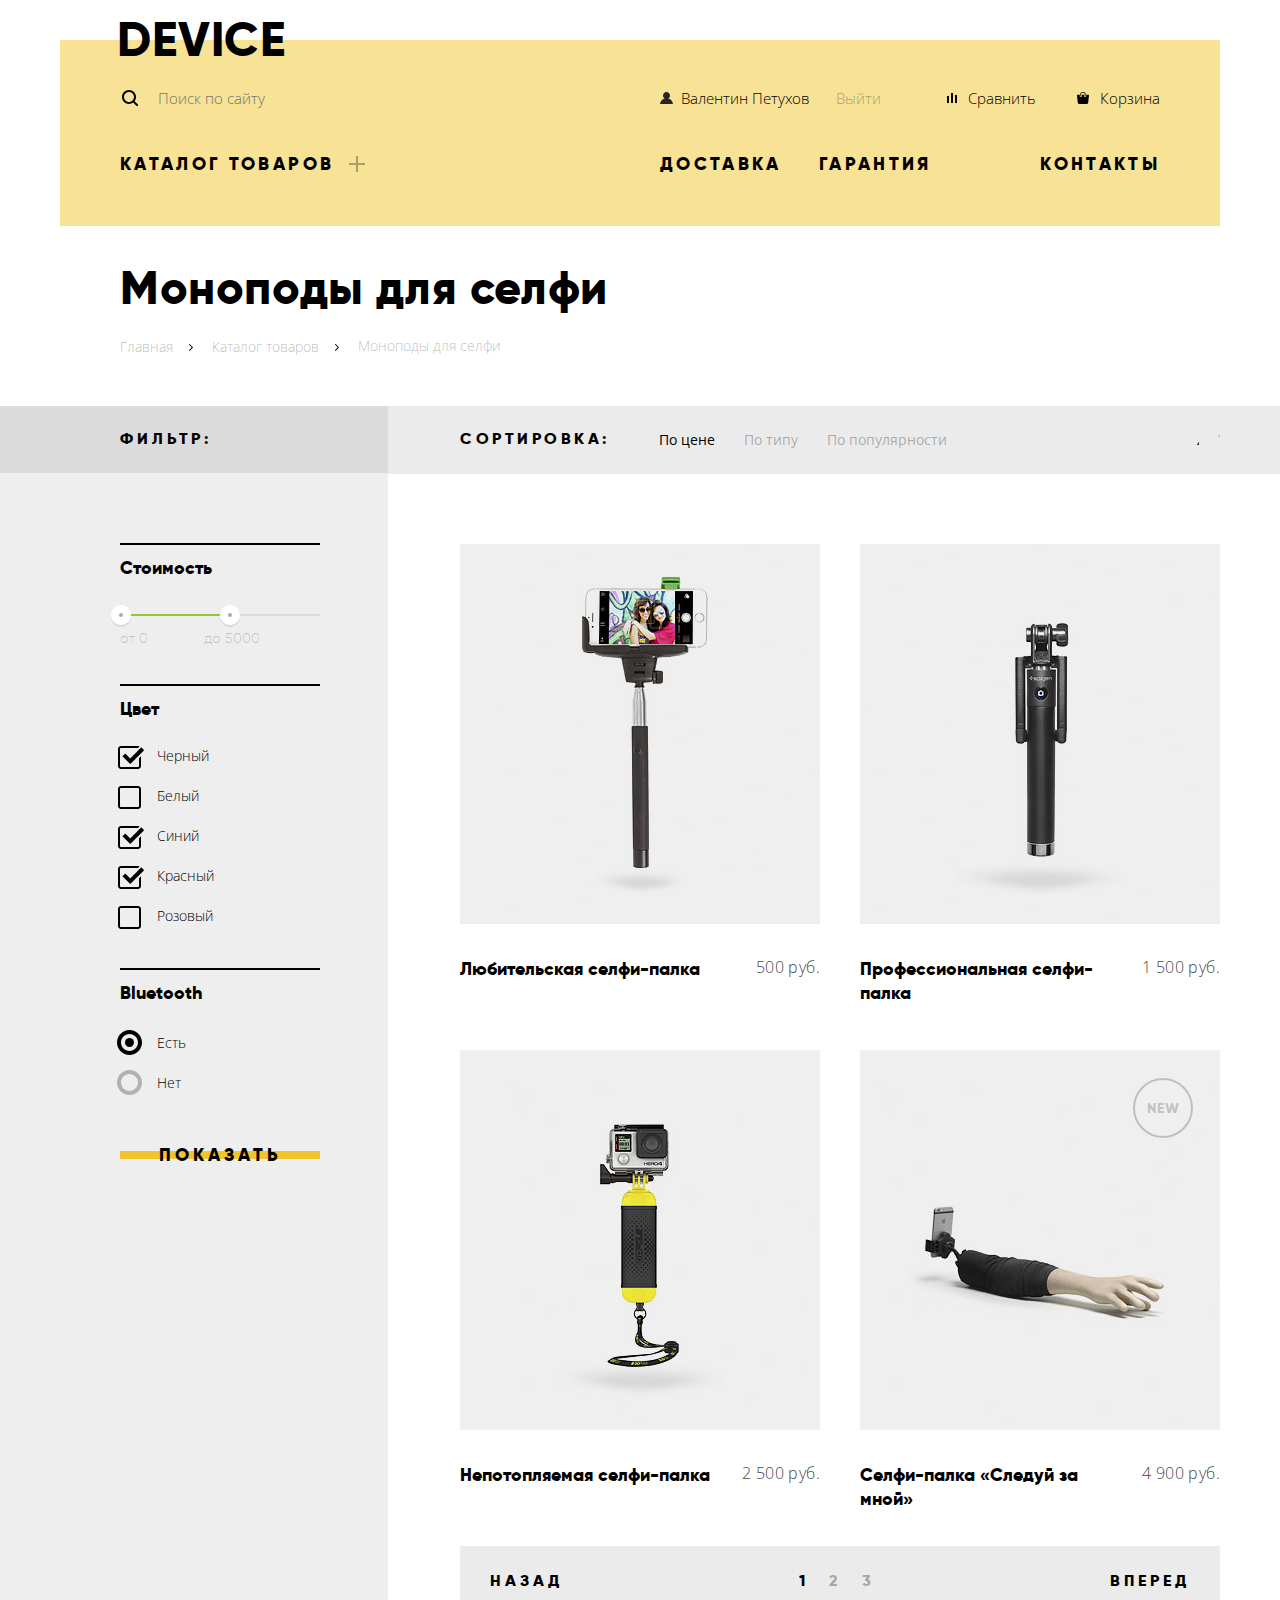
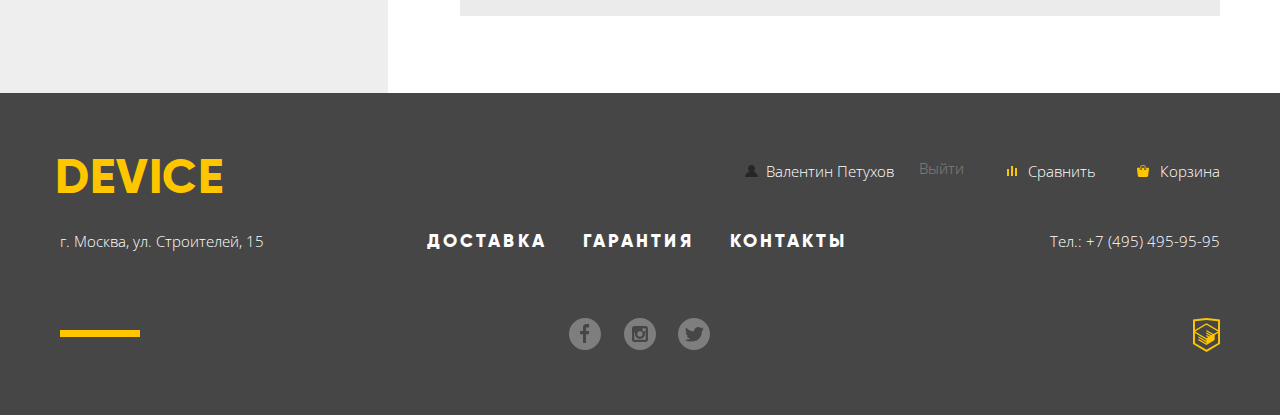
==== catalog-list.html @ f3ce370c "финальная верстка" ====
<!DOCTYPE html>
<html lang="ru">
  <head>
    <meta charset="utf-8">
    <title>Device. Моноподы для селфи</title>
    <link href="https://fonts.googleapis.com/css?family=Open+Sans:300,400&amp;subset=cyrillic" rel="stylesheet">
    <link rel="stylesheet" href="css/normalize.css">
    <link href="css/main.css" rel="stylesheet">
  </head>
  <body>
   <div class="perfect-pixel"></div>
    <header class="main-header">
      <a href="index.html" class="logo">Device</a>
      <nav class="main-navigation inner-main-navigation">
        <div class="wrap-flex">
          <form action="#" method="get" class="site-search">
            <input class="field-search" type="search" name="site-search" placeholder="Поиск по сайту">
            <input class="btn-search" type="submit" value="Найти">
          </form>
          <a href="#" class="user-name">Валентин Петухов</a>
          <a href="#" class="out">Выйти</a>
          <a href="#" class="compare">Сравнить</a>
          <a href="#" class="cart">Корзина</a>
        </div>
        <ul class="site-navigation">
          <li class="nav-catalog-list">
            <a href="catalog-list.html" class="catalog-deko">Каталог товаров</a>
            <ul class="sub-site-navigation">
              <li><a href="#">Виртуальная реальность</a></li>
              <li><a href="#">Моноподы для селфи</a></li>
              <li><a href="#">Экшн-камеры</a></li>
              <li><a href="#">Фитнес-браслеты</a></li>
              <li><a href="#">Умные часы</a></li>
              <li><a href="#">Квадракоптеры</a></li>
            </ul>
          </li>
          <li><a href="#">Доставка</a></li>
          <li><a href="#" class="nav-warranty">Гарантия</a></li>
          <li class="nav-contact"><a href="#">Контакты</a></li>
        </ul>
      </nav>
    </header>     
    <main class="inner-main">
      <div class="inner-wrap title-main">
        <h1>Моноподы для селфи</h1>
        <ul class="breadcrumbs">
          <li><a href="index.html">Главная</a></li>
          <li><a href="catalog-list.html">Каталог товаров</a></li>
          <li class="link-disabled">Моноподы для селфи</li>
        </ul>
      </div>
      <div class="flex-container">
        <div class="column-left">
          <section class="filter">
            <h2>Фильтр:</h2>
          </section>
          <form action="https:\\echo.htmlacademy.ru" class="filter-forms">
            <fieldset>
              <legend>Стоимость</legend>
              <!-- Вопрос по поводу ползунков, как их сделать -->
              <div class="cost-filter">
                <div class="line-cost-active"></div>
                <span class="cost-min"></span>
                <span class="cost-output cost-min-output">от 0</span>
                <span class="cost-max"></span>
                <span class="cost-output cost-max-output">до 5000</span>
              </div>
            </fieldset>
            <fieldset>
              <legend>Цвет</legend>
              <label for="color-black" class="label-color-checkbox"><input type="checkbox" name="black" id="color-black" class="color-checkbox" checked><span></span>Черный</label><br>
              <label for="color-white" class="label-color-checkbox"><input type="checkbox" name="white" id="color-white" class="color-checkbox"><span></span>Белый</label><br>
              <label for="color-blue" class="label-color-checkbox"><input type="checkbox" name="blue" id="color-blue" class="color-checkbox" checked><span></span>Синий</label><br>
              <label for="color-red" class="label-color-checkbox"><input type="checkbox" name="red" id="color-red" class="color-checkbox" checked><span></span>Красный</label><br>
              <label for="color-pink" class="label-color-checkbox"><input type="checkbox" name="pink" id="color-pink" class="color-checkbox"><span></span>Розовый</label>
            </fieldset>
            <fieldset>
              <legend>Bluetooth</legend>
              <label class="label-bluetooth-radio"><input type="radio" name="bluetooth" value="on" id="bluetooth_yes" class="bluetooth-radio" checked><span></span>Есть</label>
              <label class="label-bluetooth-radio"><input type="radio" name="bluetooth" value="off" id="bluetooth_no" class="bluetooth-radio" disabled><span></span>Нет</label>
            </fieldset>
            <input type="submit" value="Показать" class="btn btn-filter-forms">
          </form>
        </div>
        <div class="column-right">
          <section class="sort">
            <div class="sort-wrapper">
              <h2>Сортировка:</h2>
              <a href="#" class="sort-price active">По цене</a>
              <a href="#" class="sort-type">По типу</a>
              <a href="#" class="sort-popular">По популярности</a>
              <div class="triangle-wrap">
                <a href="" class="triangle triangle-ascending active"></a>
                <a href="" class="triangle triangle-downward"></a>
              </div>
            </div>
          </section>
          <section class="product-overview">
            <article class="product-overview-item">
              <img src="img/product-1.jpg" width="360" alt="Картинка товара" class="card-product-img">
              <div class="back-card">
                <a href="#" class="btn btn-card">В корзину</a>
                <a href="#" class="btn-compare">Добавить к сравнению</a>
              </div>
              <div class="title-product-box">
                <h3><a href="#" class="title-product">Любительская селфи-палка</a></h3>
                <p>500 руб.</p>
              </div>
            </article>
            <article class="product-overview-item">
              <img src="img/product-2.jpg" width="360" alt="Картинка товара" class="card-product-img">
              <div class="back-card">
                <a href="#" class="btn btn-card">В корзину</a>
                <a href="#" class="btn-compare">Добавить к сравнению</a>
              </div>
              <div class="title-product-box">
                <h3><a href="#" class="title-product" class="title-product">Профессиональная селфи-палка</a></h3>
                <p>1 500 руб.</p>
              </div>
            </article>
            <article class="product-overview-item">
              <img src="img/product-3.jpg" width="360" alt="Картинка товара" class="card-product-img">
              <div class="back-card">
                <a href="#" class="btn btn-card">В корзину</a>
                <a href="#" class="btn-compare">Добавить к сравнению</a>
              </div>
              <div class="title-product-box">
                <h3><a href="#" class="title-product">Непотопляемая селфи-палка</a></h3>
                <p>2 500 руб.</p>
              </div>
            </article>
            <article class="product-overview-item new">
              <img src="img/product-4.jpg" width="360" alt="Картинка товара" class="card-product-img">
              <div class="back-card">
                <a href="#" class="btn btn-card">В корзину</a>
                <a href="#" class="btn-compare">Добавить к сравнению</a>
              </div>
              <div class="title-product-box">
                <h3><a href="#" class="title-product">Селфи-палка «Следуй за мной»</a></h3>
                <p>4 900 руб.</p>
              </div>
            </article>
          </section>
          <ul class="pagination">
            <li class="pagination-item"><a href="#">Назад</a></li>
            <li class="pagination-item active">1</li>
            <li class="pagination-item"><a href="#">2</a></li>
            <li class="pagination-item"><a href="#">3</a></li>
            <li class="pagination-item"><a href="#">Вперед</a></li>
          </ul>
        </div>
      </div>         
    </main>
    <footer class="main-footer">  
      <div class="container-center">
        <div class="row row-top">
          <a href="#" class="logo">DEVICE</a>
          <a href="#" class="user-name">Валентин Петухов</a>
          <a href="#" class="out">Выйти</a>
          <a href="#" class="compare inner-compare">Сравнить</a>
          <a href="#" class="cart">Корзина</a>
        </div>
        <div class="row row-middle">
          <p class="address">г. Москва, ул. Строителей, 15</p>
          <div class="service-footer">
            <a href="#">Доставка</a>
            <a href="#">Гарантия</a>
            <a href="#">Контакты</a>
          </div>
          <p class="phone">Тел.: +7 (495) 495-95-95</p>
        </div>
        <div class="row row-bottom">
          <span class="line-footer-deko"></span>
          <div class="social">
            <a href="#" class="social-btn facebook">facebook</a>
            <a href="#" class="social-btn instagram">instagram</a>
            <a href="#" class="social-btn twitter">twitter</a>
          </div>
          <a href="https://htmlacademy.ru" class="logo-developer">Htmlacademy</a>
        </div>
      </div>
    </footer> 
    <script src="js/main.js"></script>   
  </body>
</html>




<!--
<a href="#" class="user-name">Валентин Петухов</a>
        <a href="#" class="out">Выйти</a>-->
---- css/main.css ----
@font-face {
    font-family: 'Gilroy';
    src: url('../fonts/gilroyextrabold-webfont.woff2') format('woff2'),
         url('../fonts/gilroyextrabold-webfont.woff') format('woff');
    font-weight: 700;
    font-style: normal;
}

@font-face {
    font-family: 'Gilroy';
    src: url('../fonts/gilroylight-webfont.woff2') format('woff2'),
         url('../fonts/gilroylight-webfont.woff') format('woff');
    font-weight: 300;
    font-style: normal;
}

/* font-family: 'Open Sans', Arial, sans-serif; */
/* font-family: 'Gilroy', Arial, sans-serif; */
html,
body {
  margin: 0;
  padding: 0;
  font-family: 'Open Sans', Arial, sans-serif;
  font-weight: 300;
  font-size: 15px;
  line-height: 30px;
  color: #464646;
  background-color: #ffffff;
}

a {
  text-decoration: none;
}

.main-header {
  width: 1160px;
  min-height: 300px;
  padding: 0 20px;
  padding-top: 1px;
  margin: 0 auto;
  margin-top: -1px;
  position: relative;
}

.main-navigation a:hover,
.main-navigation a:focus,
.site-navigation a:hover,
.site-navigation a:focus {
  color: rgba(0, 0, 0, 0.6);
}

.main-navigation a:active,
.site-navigation a:active{
  color: rgba(0, 0, 0, 0.3);
}


/* Стили логотипа */ 
.main-header .logo {
  position: absolute;
  left: 77px;
  top: 14px;
}

.logo {
  font-family: 'Gilroy', Arial, sans-serif;
  font-size: 48px;
  font-weight: 700;
  line-height: normal;
  color:#000000;
  text-transform: uppercase;
  letter-spacing: 0.85px;
}

.logo:hover {
  color: rgba(0, 0, 0, 0.6);
  cursor: pointer;
}

.logo:active {
  color: rgba(0, 0, 0, 0.3);
}


/* Стили основной навигации сайта */
.main-navigation {
  background-color: #f7e296; 
  color: #000000;
  margin-top: 40px;
  width: 1040px;
  min-height: 264px;
  padding-left: 60px;
  padding-right: 60px;
  padding-top: 35px;
}

.inner-main-navigation {
  min-height: 151px;
}

.wrap-flex {
  display: -webkit-box;
  display: -ms-flexbox;
  display: flex;
  -webkit-box-orient: horizontal;
  -webkit-box-direction: normal;
      -ms-flex-direction: row;
          flex-direction: row;
  -webkit-box-align: center;
      -ms-flex-align: center;
          align-items: center;
  margin-top: -2px;
}
/* Форма поиска, ссылка входа, ссылка сравнения, ссылка корзины */
.site-search {
  -ms-flex-preferred-size: 500px;
      flex-basis: 500px;
  margin-right: 14px;
}

.site-search .field-search {
  background-color: #f7e296;
  background-image: url(../img/search.svg);
  background-repeat: no-repeat;
  background-position: 2px 17px;
  color: rgba(0, 0, 0, 0.3);
  width: 355px;
  padding-top: 10px;
  padding-bottom: 10px;
  padding-left: 38px;
  padding-right: 20px;
  border: none;
  font-size: 15px;
  line-height: 30px;
  font-weight: 300;
  font-family: 'Open Sans', Arial, sans-serif;
}

.site-search .field-search:placeholder {
  color: rgba(0, 0, 0, 0.3);
}

.site-search input[type="search"]:focus {
  outline: none;
  padding-bottom: 8px;
  border-bottom: 2px solid #000000;
}

.site-search .btn-search {
  padding: 8px 19px;
  margin-left: -4px;
  border: 2px solid #000000; 
  background-color: #f7e296;
  font-size: 15px;
  line-height: 30px;
  font-weight: 300;
  font-family: 'Open Sans', Arial, sans-serif;
  opacity: 0;
}

/* Вопрос по поводу выхода с фокуса и скрытия кнопки */
/* В IE 11 съезжает нижний border у поля поиска */
.site-search > .field-search:focus + .btn-search {
  opacity: 1;
  -webkit-transition: 1s;
  -o-transition: 1s;
  transition: 1s;
}

.site-search .btn-search:hover {
  background-color: #000000;
  color: #ffffff;
}

.site-search .btn-search:active {
  background-color: #000000;
  color: rgba(255, 255, 255, 0.3);
}

.user-sing,
.user-name{
  -ms-flex-preferred-size: 133px;
      flex-basis: 133px;
  -webkit-box-flex: 1;
      -ms-flex-positive: 1;
          flex-grow: 1;
  padding-left: 32px;
  margin-left: 20px;
  position: relative;
}

.user-sing:hover::before,
.user-name:hover::before {
  opacity: 0.6;
}

.user-sing:active::before,
.user-name:active::before {
  opacity: 0.3;
}

.user-sing::before,
.user-name::before {
  content: "";
  position: absolute;
  top: 9px;
  left: 6px;
  width: 13px;
  height: 12px;
  background-image: url(../img/user.svg);
  background-position: center;
  background-repeat: no-repeat;
}

.user-name {
  -ms-flex-preferred-size: 133px;
      flex-basis: 133px;
  padding-left: 27px;
  margin-left: 20px;
  position: relative;
}

.user-name:hover::before {
  opacity: 0.6;
}

.user-name:active::before {
  opacity: 0.3;
}

.out {
  -ms-flex-preferred-size: 80px;
      flex-basis: 80px;
  margin-left: 20px;
  opacity: 0.3;
}

.main-navigation .compare {
  -ms-flex-preferred-size: 100px;
      flex-basis: 100px;
  margin-left: 20px;
  text-align: right;
  position: relative;
}

.main-navigation .compare::before {
  content: "";
  position: absolute;
  top: 9px;
  left: 9px;
  width: 13px;
  height: 12px;
  background-image: url(../img/compare.svg);
  background-position: center;
  background-repeat: no-repeat;
}

.compare:hover::before {
  opacity: 0.6;
}

.compare:active::before {
  opacity: 0.3;
}

.main-navigation .cart {
  -ms-flex-preferred-size: 100px;
      flex-basis: 100px;
  margin-left: 24px;
  text-align: right;
  position: relative;
}

.main-navigation .cart::before {
  content: "";
  position: absolute;
  top: 9px;
  left: 16px;
  width: 13px;
  height: 12px;
  background-image: url(../img/cart.svg);
  background-position: center;
  background-repeat: no-repeat;
}

.cart:hover::before {
  opacity: 0.6;
}

.cart:hover::before {
  opacity: 0.3;
}

/* Стили основног меню */
.site-navigation {
/*  border: 1px solid red;  временная обводка для site-navigation */
  display: -webkit-box;
  display: -ms-flexbox;
  display: flex;
  -webkit-box-orient: horizontal;
  -webkit-box-direction: normal;
      -ms-flex-direction: row;
          flex-direction: row;
  -webkit-box-pack: justify;
      -ms-flex-pack: justify;
          justify-content: space-between;
}


.site-navigation,
.site-navigation ul,
.slider {
  list-style: none;
  margin: 0;
  padding: 0;
}

.site-navigation {
  margin-top: 26px;
}

.main-navigation a,
inner-main-navigation a,
.site-navigation a {
  color: #000000;
}

.site-navigation > li {
  font-family: 'Gilroy', Arial, sans-serif;
  font-weight: 700;
  font-size: 18px;
  letter-spacing: 3.35px;
  text-transform: uppercase;
  margin-left: 20px;
  margin-right: 20px;
}

.site-navigation > li:first-child{
  position: relative;
  margin-left: 0;
}

.site-navigation > li:last-child{
  margin-right: 0;
}

li.nav-catalog-list {
  width: 250px;
  margin-right: 270px;
  /*flex-basis: 216px;*/
  /*flex-grow: 6.1;*/
}
.catalog-deco {
  position: relative;
  padding-right: 34px;
}

.catalog-deko::after {
  content: "";
  opacity: 0.3;
  position: absolute;
  top: 7px;
  right: 5px;
  width: 16px;
  height: 16px;
  background-image: url(../img/plus-sign.png);
  background-repeat: no-repeat;
  
}

.nav-warranty {
  margin-left: -3px;
}

.nav-contact {
  -ms-flex-preferred-size: 130px;
      flex-basis: 130px;
  -webkit-box-flex: 1.6;
      -ms-flex-positive: 1.6;
          flex-grow: 1.6;
  text-align: right;
  letter-spacing: 3.4px;
}

ul.sub-site-navigation {
  display: none; /* отключить после настройки */
  -webkit-box-orient: vertical;
  -webkit-box-direction: normal;
      -ms-flex-direction: column;
          flex-direction: column;
  -ms-flex-line-pack: start;
      align-content: flex-start;
  -ms-flex-wrap: wrap;
      flex-wrap: wrap;
  height: 108px;
  width: 1040px;
  position: absolute;
  top: 23px;
  left: -60px;
  z-index: 20;
  padding-top: 20px;
  padding-bottom: 34px;
  padding-left: 60px;
  padding-right: 60px;
  background-color: #f7e296;
  font-family: 'Open Sans', Arial, sans-serif;
  font-size: 15px;
  font-weight: 300;
  line-height: 36px;
  letter-spacing: normal;
  text-transform: none;
}

.nav-catalog-list:hover ul.sub-site-navigation {
  display: -webkit-box;
  display: -ms-flexbox;
  display: flex;
}

ul.sub-site-navigation li{
  width: 200px;
  margin-right: 40px;
}

ul.sub-site-navigation li:last-child {
  margin-bottom: 20px;
}



/* Стилизация Слайдера */
.slider {
  padding-right: 60px;
  position: relative;
  top: -121px;
}

.item {
  display: none;
  -webkit-box-orient: horizontal;
  -webkit-box-direction: normal;
      -ms-flex-direction: row;
          flex-direction: row;
  -webkit-box-pack: justify;
      -ms-flex-pack: justify;
          justify-content: space-between;
}

.slider-img {
  width: 560px;
  height: 500px;
  display: -webkit-box;
  display: -ms-flexbox;
  display: flex;
  -webkit-box-pack: center;
      -ms-flex-pack: center;
          justify-content: center;
  -webkit-box-align: center;
      -ms-flex-align: center;
          align-items: center;
  -ms-flex-line-pack: center;
      align-content: center;
}

.slider-img img {
  width: auto;
  height: auto;
  margin-left: auto;
  margin-right: auto; 
}

.slider-description {
  width: 500px;
  padding-top: 40px;
  position: relative;
}

.slider-description::before {
  content: "";
  position: absolute;
  top: 46px;
  left: -1px;
  width: 100px;
  height: 7px;
  background-color: #ffffff;
}

.slider-description h3 {
  font-family: 'Gilroy', Arial, sans-serif;
  font-size: 47px;
  font-weight: 700;
  line-height: 56px;
  letter-spacing: 0.6px;
  margin-top: 50px;
  margin-bottom: 45px;
  color: #000000;
  position: relative;
  z-index: 10;
}

.item-1 h3::after {
  content: "01";
  font-family: 'Gilroy', Arial, sans-serif;
  font-size: 179px;
  font-weight: 700;
  color: #ffffff;
  position: absolute;
  top: -30px;
  right: -10px;
  width: auto;
  height: auto;
  z-index: -10;
}

.item-2 h3::after {
  content: "02";
  font-family: 'Gilroy', Arial, sans-serif;
  font-size: 179px;
  font-weight: 700;
  color: #ffffff;
  position: absolute;
  top: -30px;
  right: -10px;
  width: auto;
  height: auto;
  z-index: -10;
}

.item-3 h3::after {
  content: "03";
  font-family: 'Gilroy', Arial, sans-serif;
  font-size: 179px;
  font-weight: 700;
  color: #ffffff;
  position: absolute;
  top: -30px;
  right: -10px;
  width: auto;
  height: auto;
  z-index: -10;
}

.slider-description p {
  width: 481px;
  margin-top: -27px;
  margin-bottom: 44px;
  letter-spacing: 0.16px;
}

.btn {
  display: inline-block;
  padding-top: 8px;
  padding-bottom: 8px;
  font-family: 'Gilroy', Arial, sans-serif;
  font-size: 18px;
  line-height: 24px;
  letter-spacing: 4px;
  font-weight: 700;
  color: #000000;
  text-align: center;
  text-transform: uppercase;
  background-image: url(../img/line-btn.png);
  background-position: center;
  background-repeat: repeat-x;
  background-color: none;
}

.btn:hover {
  background-color: #f0c52e;
  -webkit-transition-duration: 0.5s;
       -o-transition-duration: 0.5s;
          transition-duration: 0.5s;
  -webkit-transition-property: background;
  -o-transition-property: background;
  transition-property: background;
  -webkit-transition-timing-function: ease-in-out;
       -o-transition-timing-function: ease-in-out;
          transition-timing-function: ease-in-out;
}

.btn:active {
  color: rgba(0, 0, 0, 0.3);
}

.btn-slider {
  width: 220px;
}

.technical-parameters {
  border-collapse: collapse;
  margin-top: 50px;
}

.technical-parameters td {
  font-family: 'Gilroy', Arial, sans-serif;
  font-size: 36px;
  font-weight: 300;
  line-height: 48px;
  padding: 0;
  padding-right: 75px;
}

.technical-parameters .slider-1-first-column {
  padding-right: 78px;
}

.technical-parameters .slider-1-second-column {
  padding-right: 80px;
}

.technical-parameters .slider-1-third-column {
  padding-right: 60px;
}

.technical-parameters th {
  font-weight: 300;
  font-size: 13px;
  line-height: 30px;
}

.item-active {
  display: -webkit-box;
  display: -ms-flexbox;
  display: flex;
}

/* Переключатели слайдера */
.slider-navigation {
  display: -webkit-box;
  display: -ms-flexbox;
  display: flex;
  -webkit-box-orient: horizontal;
  -webkit-box-direction: normal;
      -ms-flex-direction: row;
          flex-direction: row;
  position: absolute;
  right: 94px;
  bottom: 272px;
}

.slider-switch {
  width: 12px;
  height: 12px;
  margin-left: 10px;
  margin-right: 10px;
  background-image: url(../img/slider-switch.svg);
  background-size: contain;
}

.slider-switch.active {
  background-image: url(../img/slider-switch-active.svg);
}


/* .main-header {
  width: 1160px;
  min-height: 300px;
  padding: 0 20px;
  padding-top: 1px;
  margin: 0 auto;
  margin-top: -1px;
  position: relative;
}

.main-navigation a:hover,
.main-navigation a:focus,
.site-navigation a:hover,
.site-navigation a:focus {
  color: rgba(0, 0, 0, 0.6);
}

.main-navigation a:active,
.site-navigation a:active{
  color: rgba(0, 0, 0, 0.3);
}


Стили логотипа 
.main-header .logo {
  position: absolute;
  left: 78px;
  top: 13px;
}

.logo {
  font-family: 'Gilroy', Arial, sans-serif;
  font-size: 48px;
  font-weight: 700;
  line-height: normal;
  color:#000000;
  text-transform: uppercase;
}

.logo:hover {
  color: rgba(0, 0, 0, 0.6);
  cursor: pointer;
}

.logo:active {
  color: rgba(0, 0, 0, 0.3);
}


Стили основной навигации сайта
.main-navigation {
  background-color: #f7e296; 
  color: #000000;
  margin-top: 40px;
  width: 1040px;
  min-height: 261px;
  padding-left: 60px;
  padding-right: 60px;
  padding-top: 35px;
}

.inner-main-navigation {
  min-height: 186px;
}

.wrap-flex {
  display: flex;
  flex-direction: row;
  align-items: center;
  margin-top: -2px;
}
Форма поиска, ссылка входа, ссылка сравнения, ссылка корзины
.site-search {
  flex-basis: 500px;
  margin-right: 14px;
}

.site-search .field-search {
  background-color: #f7e296;
  background-image: url(../img/search.svg);
  background-repeat: no-repeat;
  background-position: 2px 17px;
  color: rgba(0, 0, 0, 0.3);
  width: 355px;
  padding-top: 10px;
  padding-bottom: 10px;
  padding-left: 38px;
  padding-right: 20px;
  border: none;
  font-size: 15px;
  line-height: 30px;
  font-weight: 300;
  font-family: 'Open Sans', Arial, sans-serif;
}

.site-search .field-search:placeholder {
  color: rgba(0, 0, 0, 0.3);
}

.site-search input[type="search"]:focus {
  outline: none;
  padding-bottom: 8px;
  border-bottom: 2px solid #000000;
}

.site-search .btn-search {
  padding: 8px 19px;
  margin-left: -4px;
  border: 2px solid #000000; 
  background-color: #f7e296;
  font-size: 15px;
  line-height: 30px;
  font-weight: 300;
  font-family: 'Open Sans', Arial, sans-serif;
  opacity: 0;
}

Вопрос по поводу выхода с фокуса и скрытия кнопки
В IE 11 съезжает нижний border у поля поиска
.site-search > .field-search:focus + .btn-search {
  opacity: 1;
  transition: 1s;
}

.site-search .btn-search:hover {
  background-color: #000000;
  color: #ffffff;
}

.site-search .btn-search:active {
  background-color: #000000;
  color: rgba(255, 255, 255, 0.3);
}

.user-sing,
.user-name{
  flex-basis: 133px;
  flex-grow: 1;
  padding-left: 32px;
  margin-left: 20px;
  position: relative;
}

.user-sing:hover::before,
.user-name:hover::before {
  opacity: 0.6;
}

.user-sing:active::before,
.user-name:active::before {
  opacity: 0.3;
}

.user-sing::before,
.user-name::before {
  content: "";
  position: absolute;
  top: 9px;
  left: 6px;
  width: 13px;
  height: 12px;
  background-image: url(../img/user.svg);
  background-position: center;
  background-repeat: no-repeat;
}

.user-name {
  flex-basis: 133px;
  padding-left: 27px;
  margin-left: 20px;
  position: relative;
}

.user-name:hover::before {
  opacity: 0.6;
}

.user-name:active::before {
  opacity: 0.3;
}

.out {
  flex-basis: 80px;
  margin-left: 20px;
  opacity: 0.3;
}

.main-navigation .compare {
  flex-basis: 100px;
  margin-left: 20px;
  text-align: right;
  position: relative;
}

.main-navigation .compare::before {
  content: "";
  position: absolute;
  top: 9px;
  left: 9px;
  width: 13px;
  height: 12px;
  background-image: url(../img/compare.svg);
  background-position: center;
  background-repeat: no-repeat;
}

.compare:hover::before {
  opacity: 0.6;
}

.compare:active::before {
  opacity: 0.3;
}

.main-navigation .cart {
  flex-basis: 100px;
  margin-left: 25px;
  text-align: right;
  position: relative;
}

.main-navigation .cart::before {
  content: "";
  position: absolute;
  top: 9px;
  left: 19px;
  width: 13px;
  height: 12px;
  background-image: url(../img/cart.svg);
  background-position: center;
  background-repeat: no-repeat;
}

.cart:hover::before {
  opacity: 0.6;
}

.cart:hover::before {
  opacity: 0.3;
}

Стили основног меню
.site-navigation {
border: 1px solid red;  временная обводка для site-navigation
  display: flex;
  flex-direction: row;
  justify-content: space-between;
}


.site-navigation,
.site-navigation ul,
.slider {
  list-style: none;
  margin: 0;
  padding: 0;
}

.site-navigation {
  margin-top: 26px;
}

.main-navigation a,
inner-main-navigation a,
.site-navigation a {
  color: #000000;
}

.site-navigation > li {
  font-family: 'Gilroy', Arial, sans-serif;
  font-weight: 700;
  font-size: 18px;
  letter-spacing: 3.35px;
  text-transform: uppercase;
  margin-left: 20px;
  margin-right: 20px;
}

.site-navigation > li:first-child{
  position: relative;
  margin-left: 0;
}

.site-navigation > li:last-child{
  margin-right: 0;
}

li.nav-catalog-list {
  width: 250px;
  margin-right: 270px;
  flex-basis: 216px;
  flex-grow: 6.1;
}
.catalog-deco {
  position: relative;
  padding-right: 34px;
}

.catalog-deko::after {
  content: "";
  opacity: 0.3;
  position: absolute;
  top: 7px;
  right: 5px;
  width: 16px;
  height: 16px;
  background-image: url(../img/plus-sign.png);
  background-repeat: no-repeat;
  
}

.nav-contact {
  flex-basis: 130px;
  flex-grow: 1.6;
  text-align: right;
}

ul.sub-site-navigation {
  display: none; отключить после настройки
  flex-direction: column;
  align-content: flex-start;
  flex-wrap: wrap;
  height: 108px;
  width: 1040px;
  position: absolute;
  top: 23px;
  left: -60px;
  z-index: 20;
  padding-top: 20px;
  padding-bottom: 34px;
  padding-left: 60px;
  padding-right: 60px;
  background-color: #f7e296;
  font-family: 'Open Sans', Arial, sans-serif;
  font-size: 15px;
  font-weight: 300;
  line-height: 36px;
  letter-spacing: normal;
  text-transform: none;
}

.nav-catalog-list:hover ul.sub-site-navigation {
  display: flex;
}

ul.sub-site-navigation li{
  width: 200px;
  margin-right: 40px;
}

ul.sub-site-navigation li:last-child {
  margin-bottom: 20px;
}



Стилизация Слайдера
.slider {
  padding-right: 60px;
  position: relative;
  top: -118px;
}

.item {
  display: none;
  flex-direction: row;
  justify-content: space-between;
}

.slider-img {
  width: 560px;
  height: 500px;
  display: flex;
  justify-content: center;
  align-items: center;
  align-content: center;
}

.slider-img img {
  width: auto;
  height: auto;
  margin-left: auto;
  margin-right: auto; 
}

.slider-description {
  width: 500px;
  padding-top: 40px;
  position: relative;
}

.slider-description::before {
  content: "";
  position: absolute;
  top: 46px;
  left: -1px;
  width: 100px;
  height: 7px;
  background-color: #ffffff;
}

.slider-description h3 {
  font-family: 'Gilroy', Arial, sans-serif;
  font-size: 47px;
  font-weight: 700;
  line-height: 56px;
  margin-top: 50px;
  margin-bottom: 45px;
  color: #000000;
  position: relative;
  z-index: 10;
}

.item-1 h3::after {
  content: "01";
  font-family: 'Gilroy', Arial, sans-serif;
  font-size: 179px;
  font-weight: 700;
  color: #ffffff;
  position: absolute;
  top: -30px;
  right: -10px;
  width: auto;
  height: auto;
  z-index: -10;
}

.item-2 h3::after {
  content: "02";
  font-family: 'Gilroy', Arial, sans-serif;
  font-size: 179px;
  font-weight: 700;
  color: #ffffff;
  position: absolute;
  top: -30px;
  right: -10px;
  width: auto;
  height: auto;
  z-index: -10;
}

.item-3 h3::after {
  content: "03";
  font-family: 'Gilroy', Arial, sans-serif;
  font-size: 179px;
  font-weight: 700;
  color: #ffffff;
  position: absolute;
  top: -30px;
  right: -10px;
  width: auto;
  height: auto;
  z-index: -10;
}

.slider-description p {
  width: 480px;
  margin-top: -28px;
  margin-bottom: 44px;
}

.btn {
  display: inline-block;
  padding-top: 8px;
  padding-bottom: 8px;
  font-family: 'Gilroy', Arial, sans-serif;
  font-size: 18px;
  line-height: 24px;
  letter-spacing: 4px;
  font-weight: 700;
  color: #000000;
  text-align: center;
  text-transform: uppercase;
  background-image: url(../img/line-btn.png);
  background-position: center;
  background-repeat: repeat-x;
  background-color: none;
}

.btn:hover {
  background-color: #f0c52e;
  transition-duration: 0.5s;
  transition-property: background;
  transition-timing-function: ease-in-out;
}

.btn:active {
  color: rgba(0, 0, 0, 0.3);
}

.btn-slider {
  width: 220px;
}

.technical-parameters {
  border-collapse: collapse;
  margin-top: 50px;
}

.technical-parameters td {
  font-family: 'Gilroy', Arial, sans-serif;
  font-size: 36px;
  font-weight: 300;
  line-height: 48px;
  padding: 0;
  padding-right: 75px;
}

.technical-parameters th {
  font-weight: 300;
  font-size: 13px;
  line-height: 20px;
}

.item-active {
  display: flex;
}

Переключатели слайдера
.slider-navigation {
  display: flex;
  flex-direction: row;
  position: absolute;
  right: 80px;
  bottom: 270px;
}

.slider-switch {
  width: 12px;
  height: 12px;
  margin-left: 10px;
  margin-right: 10px;
  background-image: url(../img/slider-switch.svg);
  background-size: contain;
}

.slider-switch.active {
  background-image: url(../img/slider-switch-active.svg);
} */


/* Стили подвала */
.main-footer {
  background-color: #464646;
  color: #ffffff;
}

.main-footer a {
  color: #ffffff;
}

.main-footer a:hover {
  color: rgba(255, 255, 255, 0.6);
}

.main-footer a:active {
  color: rgba(255, 255, 255, 0.3);
}

.container-center {
  width: 1160px;
  padding: 60px 20px;
  margin: 0 auto;
}

.main-footer .container-center {
  background-color: #464646;
  padding-bottom: 63px;
  margin-top: 0;
}

.main-footer .row {
  display: flex;
  flex-direction: row;
  align-items: flex-start;
}

.main-footer .logo {
  color: #ffc600;
  margin-right: auto;
  line-height: 49px;
  margin-left: -5px;
}

.main-footer .logo::after {
}

.main-footer .logo:hover {
  color: rgba(255, 198, 0, 0.6);
}

.main-footer .user-sing {
  flex-basis: 0;
}

.main-footer .user-sing,
.main-footer .user-name {
  flex-grow: 0;
  padding-top: 3px;
}

.main-footer .user-sing::before,
.main-footer .user-name:before {
  content: "";
  background-image: url(../img/user-yellow.svg);
  top: 12px;
}

.main-footer .compare {
  padding-left: 27px;
  padding-top: 3px;
  margin-left: 37px;
  position: relative;
}

.main-footer .inner-compare {
  margin-left: 2px;
}

.main-footer .compare::before {
  content: "";
  position: absolute;
  top: 12px;
  left: 4px;
  width: 13px;
  height: 12px;
  background-image: url(../img/compare-yellow.svg);
  background-position: center;
  background-repeat: no-repeat;
}

.main-footer .cart {
  padding-left: 27px;
  padding-top: 3px;
  margin-left: 37px;
  position: relative;
}

.main-footer .cart::before {
  content: "";
  position: absolute;
  top: 12px;
  left: 3px;
  width: 13px;
  height: 12px;
  background-image: url(../img/cart-yellow.svg);
  background-position: center;
  background-repeat: no-repeat;
}

.main-footer .row-middle {
  justify-content: space-between;
  margin-top: 9px;
  align-items: center;
}

.service-footer {
  width: 440px;
  display: flex;
  justify-content: space-between;
  align-items: center;
  padding-left: 8px;
  padding-right: 8px;
  margin-right: 56px;
}
.service-footer a {
  text-transform: uppercase;
  font-family: 'Gilroy', Arial, sans-serif;
  font-weight: 700;
  font-size: 18px;
  letter-spacing: 3.1px;
  margin-left: 18px;
  margin-right: 18px;
}

.main-footer .row-bottom {
  justify-content: space-between;
  margin-top: 47px;
}

.line-footer-deko {
  width: 80px;
  height: 7px;
  margin-top: 12px;
  margin-right: -10px;
  background-color: #ffc600;
}

.main-footer .social {
  width: 142px;
  display: flex;
  justify-content: space-between;
  align-items: center;
  font-size: 0;
  margin-right: 43px;
}
.main-footer .social-btn {
  width: 33px;
  height: 33px;
  opacity: 0.3;
}

.main-footer .social-btn:hover {
  opacity: 0.6;
}

.main-footer .social-btn:active {
  opacity: 0.1;
}

.facebook {
  background-image: url(../img/fb-social-icon.svg);
  background-repeat: no-repeat;
}

.instagram {
  background-image: url(../img/instagram-social-icon.svg);
  background-repeat: no-repeat;
}

.twitter {
  background-image: url(../img/tw-social-icon.svg);
  background-repeat: no-repeat;
}



.logo-developer {
  font-size: 0;
  width: 27px;
  height: 34px;
  background-image: url(../img/logo-developer.svg);
}

.logo-developer:hover {
  opacity: 0.6;
}

.logo-developer:active {
  opacity: 0.3;
}


/* Стили основного содержания страницы */
/* Список популярных категорий товаров */
.popular-product-category {
  width: 1200px;
  margin: 0 auto;
  margin-top: -33px;
}

.popular-product-category .popular-product-category-list {
  display: flex;
  flex-direction: row;
  justify-content: space-between;
  align-items: flex-start;
  align-content: flex-start;
  list-style: none;
  padding: 0;
}

.popular-product-category-list li {
  flex-basis: 160px;
  display: flex;
  flex-direction: row;
  align-items: flex-start;
  align-content: flex-start;
  padding-left: 20px;
  padding-right: 20px;
}

.popular-product-category-item:hover .box {
  background-color: rgba(240, 197, 46, 1);
}

.popular-product-category-item .box {
  height: 160px;
  width: 160px;
  background-color: rgba(240, 197, 46, 0.5);
  background-position: center ;
  background-repeat: no-repeat;
  margin-bottom: 33px;
}

.popular-product-category-item .vr {
  background-image: url(../img/vr.svg);
  background-position: 50% 49%;
}

.popular-product-category-item .vr:active {
  background-image: url(../img/vr-active.svg);
}

.popular-product-category-item .selfie-stick {
  background-image: url(../img/monopod.svg);
  background-position: center 92%;
}

.popular-product-category-item .selfie-stick:active {
  background-image: url(../img/monopod-active.svg);
}

.popular-product-category-item .action-camera {
  background-image: url(../img/action-camera.svg);
  background-position: 55% 51%;
}

.popular-product-category-item .action-camera:active {
  background-image: url(../img/action-camera-active.svg);
}

.popular-product-category-item .fitness-bracelet {
  background-image: url(../img/fitness-bracelet.svg);
  background-position: 52% 52%;
}

.popular-product-category-item .fitness-bracelet:active {
  background-image: url(../img/fitness-bracelet-active.svg);
}

.popular-product-category-item .smart-watch {
  background-image: url(../img/smart-watch.svg);
  background-position: 53% 52%;
}

.popular-product-category-item .smart-watch:active {
  background-image: url(../img/smart-watch-active.svg);
}

.popular-product-category-item .quadrocopter {
  background-image: url(../img/quadrocopter.svg);
  background-position: 48% 53%;
}

.popular-product-category-item .quadrocopter:active {
  background-image: url(../img/quadrocopter-active.svg);
}

.popular-product-category-item a {
  display: flex;
  flex-direction: column;
  font-family: 'Gilroy', Arial, sans-serif;
  font-weight: 700;
  font-size: 18px;
  line-height: 24px;
  color: #000000;
}

.popular-product-category-item a:active {
  color: rgba(0, 0, 0, 0.3);
}


/* Услуги  */
.service {
  min-width: 1200px;
  min-height: 309px;
  margin-top: 79px;
  padding-bottom: 57px;
  position: relative;
  z-index: 1;
  overflow: hidden;
}

.service::after {
  content: "";
  width: 100%;
  height: 5000px;
  position: absolute;
  top: 100px;
  left: 0;
  z-index: -1;
  background-color: #e5e5e5;
}

.service-list {

  display: flex;
  flex-direction: column;
  justify-content: flex-start;
  align-items: flex-start;
  align-content: flex-start;
  flex-wrap: wrap;
  position: relative;
  width: 1160px;
  margin: 0 auto;
  padding-top: 70px;
  padding-bottom: 70px;
}

.service-list dt {
  width: 277px;
  margin: 12px 0;
  position: relative;
}

.service-list dt.active {
  background-color: #000000;
}

dt.active a.btn-active {
  display: inline-block;
  padding-top: 8px;
  padding-bottom: 8px;
  font-family: 'Gilroy', Arial, sans-serif;
  font-size: 18px;
  line-height: 24px;
  letter-spacing: 4px;
  font-weight: 700;
  text-align: center;
  text-transform: uppercase;
  color: #f7e184;
}

dt.active a.btn-active:hover {
  color: rgba(247, 225, 132, 0.8);
}

dt.active a.btn-active:active {
  color: rgba(247, 225, 132, 0.3);
}

.service-list dd {
  display: none;
  position: absolute;
  top: 0;
  left: 284px;
  width: 460px;
  margin-right: 277px;
  margin: 0;
  padding-left: 115px;
  padding-top: 80px;
  padding-bottom: 62px;
  letter-spacing: 0.3px;
}

.service-item::after {
  content: "";
  width: 260px;
  height: 260px;
  position: absolute;
  right: -297px;
  top: 12%;
  background-position: center;
  z-index: 1;
}

.delivery::after {
  content: "";
  background-image: url(../img/service-delivery.svg);
  background-repeat: no-repeat; 
}

.warranty::after {
  background-image: url(../img/service-warranty.svg);
  background-repeat: no-repeat; 
}

.credit::after {
  background-image: url(../img/service-credit.svg);
  background-repeat: no-repeat; 
}

.service-item h3 {
  font-family: 'Gilroy', Arial, sans-serif;
  margin-top: -5px;
  margin-bottom: 30px;
  font-weight: 700;
  font-size: 47px;
  line-height: 48px;
  letter-spacing: 1.2px;
  color: #000000;
}

.service-list dd.service-item-active {
  display: inline-block;
}

.service-list dd::before {
  content: "";
  width: 8px;
  height: 100%;
  position: absolute;
  top: 0;
  left: -7px;
  background-color: #000000;
}



.btn-service {
  width: 160px;
}

.btn-service:active {
  padding-right: 117px;
  background-image: none;
  background-color: #000000;
  color: #f7e184;
  transition-property: none;
}


/* Список компаний-партнеров */
.company {
  width: 1160px;
  padding: 95px 20px;
  margin: 0 auto;
}

.company-list {
  display: flex;
  justify-content: space-between;
  align-items: flex-start;
  align-content: flex-start;
  flex-wrap: wrap;
  list-style: none;
  padding: 0;
  margin: 0;
}

.company-list .company-box {
  width: 260px;
  height: 100px;
  background-repeat: no-repeat;
  background-position: center;
}

.company-list a {
  display: inline-block;
  font-size: 0;
  width: 260px;
  height: 100px;
}

.djl {
  background-image: url(../img/company-djl.jpg); 
  opacity: 0.2;
}

.djl:hover {
  background-image: url(../img/company-djl-hover.jpg);
  opacity: 1;
  
}

.sp-gadgets {
  background-image: url(../img/company-sp-gadgets.jpg);
  opacity: 0.2;
}

.sp-gadgets:hover {
  background-image: url(../img/company-sp-gadgets-hover.jpg);
  opacity: 1;
}

.go-pro {
  background-image: url(../img/company-go-pro.jpg);
  opacity: 0.2;
}

.go-pro:hover {
  background-image: url(../img/company-go-pro-hover.jpg);
  opacity: 1;
}

.vive {
  background-image: url(../img/company-vive.jpg);
  opacity: 0.2;
}

.vive:hover {
  background-image: url(../img/company-vive-hover.jpg);
  opacity: 1;
}

/* Блок "О нас", блок "Контакты" */
.start-flex {
  align-items: flex-start;
  margin-top: -51px;
  padding-bottom: 30px;
}

.about-us {
  width: 560px;
  margin-right: 20px;
  padding-bottom: 51px;
  padding-top: 3px;
}

.about-us h2 {
  font-family: 'Gilroy', Arial, sans-serif;
  font-weight: 700;
  font-size: 47px;
  line-height: 48px;
  color: #000000;
  margin-bottom: 40px;
  position: relative;
}

.about-us h2::before {
  content: "";
  width: 80px;
  height: 7px;
  background-color: #000000;
  top: -54px;
  left: 0;
  position: absolute;
  z-index: 1;
}

.about-us p {
  width: 475px;
  margin-top: 30px;
  margin-bottom: 30px;
  letter-spacing: 0.05px;
}

.delivery-service {
  display: block;
  position: relative;
  vertical-align: baseline;
  margin-top: 30px;
  margin-bottom: 55px;
  padding-top: 37px;
  padding-left: 15px;
  margin-left: 21px;
  font-family: 'Gilroy', Arial, sans-serif;
  font-weight: 700;
  font-size: 16px;
  line-height: 40px;
  color: #000000;
  list-style: none;
}

.delivery-service li::before {
  content: "";
  background-image: url(../img/list-style-type.svg);
  background-repeat: no-repeat;
  background-position: center;
  width: 8px;
  height: 40px;
  position: absolute;
  left: -21px;
}

.btn-about-us {
  width: 259px;
}

.contacts {
  width: 560px;
  margin-left: 20px;
}

.contacts h2 {
  font-family: 'Gilroy', Arial, sans-serif;
  font-weight: 700;
  font-size: 47px;
  padding-top: 5px;
  line-height: 43px;
  color: #000000;
  margin-bottom: 40px;
  position: relative;
}

.contacts h2::before {
  content: "";
  width: 80px;
  height: 7px;
  background-color: #000000;
  top: -50px;
  left: 0;
  position: absolute;
  z-index: 1;
}

.contacts p {
  margin-top: 30px;
  margin-bottom: 40px; 
  padding-top: 4px;
  letter-spacing: 0.05px;
}

.contacts .contacts-map {
  font-size: 0;
}

.btn-contacts {
  width: 259px;
  margin-top: 53px;
  letter-spacing: 3.3px;
}




/* Стили модальных окон */
/* Стили модального окна "Написать нам" */
.modal {
  position: fixed;
  color: #464646;
  background-color: #ffffff;
  box-shadow: 0 0 50px -15px #000000;
  z-index: 100;
}

.modal-feedback {
  display: none;
  top: 50px;
  left: 50%;
  width: 760px;
  padding: 93px 100px 76px;
  margin-left: -480px;
}

.modal-close {
  position: absolute;
  top: 22px;
  right: 22px;
  width: 56px;
  height: 56px;
  font-size: 0;
  background-image: url(../img/modal-close-hover.svg);
  background-repeat: no-repeat;
  background-position: center;
  background-color: transparent;
  border: 0;
  cursor: pointer;
  opacity: 0.5;
}

.modal-close:hover {
  opacity: 1;
}

.modal-close:active {
  opacity: 0.3;
}

.form-feedback-message {
  display: flex;
  flex-direction: row;
  flex-wrap: wrap;
  justify-content: space-between;
}

.modal-feedback .wrap {
  width: 360px;
}

.input-caption {
  display: block;
  font-family: 'Gilroy', Arial, sans-serif;
  font-weight: 700;
  font-size: 18px;
  line-height: 24px;
  margin-bottom: 7px;
}

.sender-name,
.sender-email,
.sender-message {
  width: 100%;
  box-sizing: border-box;
  padding: 13px 20px;
  font-family: 'Open Sans', Arial, sans-serif;
  font-weight: 400;
  font-size: 14px;
  line-height: 18px;
  background-color: #f2f2f2;
  border: 0;
  color: rgba(70, 70, 70, 0.4);
}

.sender-name:hover,
.sender-email:hover,
.sender-message:hover {
  background-color: #eaeaea;
}

.sender-name:focus,
.sender-email:focus,
.sender-message:focus {
  background-color: #ffffff;
  outline: 3px solid #f7e296;
}

.sender-name:invalid,
.sender-email:invalid,
.sender-message:invalid {
  background-color: #f6dada;
  outline: 0;
}

.btn-feedback-send {
  margin-top: 40px;
  width: 200px;
  border: 0;
  background-color: transparent;
}

.modal-map {
  display: none;
  width: 960px;
  height: 560px;
  top: 50px;
  left: 50%;
  margin-left: -480px;
}


/* Содержание страницы каталога */
.inner-main {
  margin-top: -36px;
}
.inner-wrap {
  padding-right: 20px;
  padding-left: 20px;
}

.title-main {
  width: 1040px;
  padding-left: 80px;
  padding-right: 80px;
  margin: 0 auto;
}

.title-main h1 {
  font-family: 'Gilroy', Arial, sans-serif;
  font-weight: 700;
  font-size: 47px;
  line-height: 48px;
  color: #000000;
  margin-top: 1px;
  margin-bottom: 18px;
  letter-spacing: 0.6px;
}

.breadcrumbs {
  display: flex;
  justify-content: flex-start;
  flex-wrap: wrap;
  list-style: none;
  padding: 0;
  margin: 0;
  margin-bottom: 49px;
}

.breadcrumbs li {
  position: relative;
  margin-right: 39px;
}

.breadcrumbs li::after {
  content: "";
  position: absolute;
  width: 4px;
  height: 7px;
  background-image: url(../img/breadcrumbs-deco.svg);
  background-repeat: no-repeat;
  background-position: center;
  top: 13px;
  right: -20px;
}

.breadcrumbs li:last-child {
  margin-right: 0;
}

.link-disabled::after {
  display: none;
}

.breadcrumbs a,
.link-disabled {
  color: rgba(0, 0, 0, 0.3);
  font-size: 14px;
}

.breadcrumbs a:hover {
  color: rgba(0, 0, 0, 0.6);
}

.breadcrumbs a:active {
  color: rgba(0, 0, 0, 0.1);
}

.flex-container {
  display: flex;
  flex-direction: row;
  justify-content: space-between;
  margin-top: -5px
}

.column-left {
  display: flex;
  flex-direction: column;
  align-items: flex-end;
  align-content: flex-end;
  width: calc(50% - 252px);
  min-width: 348px;
  background-color: #eeeeee;
  color: #000000;
}

.column-right {
  display: flex;
  flex-direction: column;
  align-items: flex-start;
  align-content: flex-start;
  width: calc(50% + 252px);;
  color: #000000;
}


/* Стили фильтра */
.filter {
  width: 268px;
  padding-left: 60px;
  background-color: #dbdbdb;
  position: relative;
}

.filter::before {
  content: "";
  background-color: #dbdbdb;
  width: 3000px;
  min-height: 67px;
  position: absolute;
  left: -3000px;
}

.filter h2 {
  font-family: 'Gilroy', Arial, sans-serif;
  font-weight: 700;
  font-size: 16px;
  text-transform: uppercase;
  line-height: 40px;
  letter-spacing: 3.9px;
  width: 268px;
  word-wrap: break-word;
}

.filter-forms {
  width: 200px;
  padding:  70px 68px 70px 60px;
  background-color: #eeeeee;
  position: relative;
  z-index: 1;
}

.filter-forms fieldset {
  border: 0;
  margin: 0;
  padding: 0;
  padding-bottom: 35px;
}

.filter-forms legend {
  width: 200px;
  border-top: 2px solid #000000;
  font-family: 'Gilroy', Arial, sans-serif; 
  font-weight: 700;
  font-size: 18px;
  line-height: 23px;
  padding: 12px 0;
}

.btn-filter-forms {
  border: 0;
  background-color: transparent;
  width: 200px;
  margin-top: 3px;
}

.cost-filter {
  width: 200px;
  height: 2px;
  margin-top: 22px;
  margin-bottom: 33px;
  background-color: #dbdbdb;
  position: relative;
}

.line-cost-active {
  width: 110px;
  height: 2px;
  left: 0;
  background-color: #91c92f;
  position: absolute;
  z-index: 1;
}

.cost-min {
  width: 20px;
  height: 22px;
  background-image: url(../img/filter-range.svg);
  position: absolute;
  top: -9px;
  left: -9px;
  z-index: 2;
}

.cost-max {
  width: 20px;
  height: 22px;
  background-image: url(../img/filter-range.svg);
  position: absolute;
  top: -9px;
  right: 80px;
  z-index: 2;
}

.cost-min:active {
  width: 22px;
  height: 24px;
  background-size: cover;
  transform: translate(1px, -1px);
}

.cost-max:active {
  width: 22px;
  height: 24px;
  background-size: cover;
  transform: translate(1px, -1px);

}

.cost-output {
  font-family: 'Gilroy', Arial, sans-serif; 
  font-weight: 300;
  font-size: 14px;
  line-height: 24px;
  color: rgba(0,0,0,0.2);
  position: absolute;
  top: 12px;
}

.cost-min-output {
  left: 0;
}

.cost-max-output {
  right: 60px;
}

.label-color-checkbox {
  display: inline-block;
  width: 200px;
  position: relative;
  font-size: 14px;
  line-height: 35px;
  margin-top: 5px;
}

.color-checkbox {
  margin-right: 24px;
  opacity: 0;
}

.color-checkbox + span {
  width: 27px;
  height: 23px;
  position: absolute;
  left: -2px;
  top: 8px;
  background-image: url(../img/checkbox-off.svg);
  background-repeat: no-repeat;
}

.color-checkbox:hover + span {
  opacity: 0.6;
}

.color-checkbox:active + span {
  background-image: url(../img/checkbox-on.svg);
}

.color-checkbox:disabled + span {
  opacity: 0.25;
}

.color-checkbox:checked + span {
  background-image: url(../img/checkbox-on.svg);
}

.color-checkbox:checked:hover + span {
  opacity: 0.6;
}

.color-checkbox:checked:active + span {
  background-image: url(../img/checkbox-off.svg);
}

.color-checkbox:checked:disabled + span {
  opacity: 0.6;
}

.color-checkbox:checked:disabled:active + span {
  background-image: url(../img/checkbox-on.svg);
}

.label-bluetooth-radio {
  display: inline-block;
  width: 200px;
  position: relative;
  font-size: 14px;
  line-height: 29px;
  margin-top: 11px;
}

.bluetooth-radio {
  margin-right: 24px;
  opacity: 0;
}

.bluetooth-radio + span {
  width: 25px;
  height: 25px;
  position: absolute;
  left: -3px;
  top: 2px;
  background-image: url(../img/radio-off.svg);
  background-repeat: no-repeat;
}

.bluetooth-radio:hover + span {
  opacity: 0.6;
}

.bluetooth-radio:active + span {
  background-image: url(../img/radio-on.svg);
}

.bluetooth-radio:disabled + span {
  opacity: 0.25;
}

.bluetooth-radio:disabled:active + span {
  background-image: url(../img/radio-off.svg);
}

.bluetooth-radio:checked + span {
  background-image: url(../img/radio-on.svg);
}

.bluetooth-radio:checked:hover + span {
  opacity: 0.6;
}

.bluetooth-radio:checked:active + span {
  background-image: url(../img/radio-off.svg);
}

.bluetooth-radio:checked:disabled + span {
  opacity: 0.25;
}

.bluetooth-radio:checked:disabled:active + span {
  background-image: url(../img/radio-on.svg);
}

/* Стили правой колонки с карточками товаров */
.sort {
  background-color: #ebebeb;
  width: 100%;
}

.sort-wrapper {
  margin-left: 72px;
  padding-right: 20px;
  width: 760px;
  display: flex;
  align-items: center;
  align-content: center;
  justify-content: space-between;
  background-color: #ebebeb;
}

.sort h2 {
  font-family: 'Gilroy', Arial, sans-serif;
  font-weight: 700;
  font-size: 16px;
  text-transform: uppercase;
  line-height: 41px;
  letter-spacing: 3.5px;
  max-width: 268px;
  width: 185px;
  word-wrap: break-word;
}

.sort a {
  font-family: 'Open Sans', Arial, sans-serif;
  font-weight: 400;
  line-height: 18px;
  font-size: 14px;
  color: rgba(0, 0, 0, 0.3);
  margin-left: -202px;
  margin-right: 15px;
}

.sort a.active {
  color: rgba(0, 0, 0, 1);
}

.sort .triangle-wrap {
  width: 42px;
  display: flex;
  justify-content: space-between;
  align-items: center;
}

.sort .triangle {
  width: 11px;
  height: 10px;
  margin-left: 19px;
  margin-right: 0;
  opacity: 0.2;
}

.triangle.active {
  opacity: 1;
}

a.triangle-ascending {
  background-image: url(../img/icon-up-dir.svg);
  background-repeat: no-repeat;
  margin-left: auto;
}

.triangle-downward {
  background-image: url(../img/icon-down-dir.svg);
  background-repeat: no-repeat;
}

.product-overview {
  margin-left: 72px;
  padding-right: 20px;
  padding-top: 70px;
  width: 760px;
  display: flex;
  align-items: flex-start;
  align-content: flex-start;
  justify-content: space-between;
  flex-wrap: wrap;
}



.product-overview-item {
  position: relative;
  width: 360px;
  margin-bottom: 27px;
}

.new::after {
  content: "New";
  width: 56px;
  height: 56px;
  border: 2px solid rgba(0, 0, 0, 0.2);
  border-radius: 50%;
  color: rgba(0, 0, 0, 0.2);
  position: absolute;
  top: 28px;
  right: 27px;
  z-index: 2;
  display: flex;
  justify-content: center;
  align-items: center;
  font-family: 'Gilroy', Arial, sans-serif;
  font-weight: 700;
  line-height: 24px;
  font-size: 14px;
  letter-spacing: 1px;
  text-transform: uppercase;
}

.card-product-img {
  position: relative;
  width: 360px;
  height: 380px;
  z-index: 1;
}

.back-card {
  display: none;
  position: absolute;
  z-index: 4;
  top: 0;
  left: 0;
  width: 360px;
  height: 380px;
  background-color: rgba(238, 238, 238, 0.7);
  flex-direction: column;
  justify-content: center;
  align-content: center;
  align-items: center;
  cursor: pointer;
}

.product-overview-item:hover .back-card {
  display: flex;
}

.btn-card {
  width: 200px;
}

.btn-compare {
  color: rgba(0, 0, 0, 0.5);
  font-size: 13px;
  line-height: 36px;
}

.btn-compare:hover {
  color: rgba(0, 0, 0, 1);
}

.btn-compare:active {
  color: rgba(0, 0, 0, 0.2);
}

.title-product-box {
  display: flex;
  justify-content: space-between;
  margin-top: 6px;
  margin-bottom: ;
}

.title-product-box h3 {
  font-family: 'Gilroy', Arial, sans-serif;
  font-weight: 700;
  font-size: 18px;
  line-height: 24px;
  width: 260px;
}

.title-product {
  color: #000000;
}

.title-product-box p {
  font-family: 'Open Sans', Arial, sans-serif;
  font-weight: 300;
  font-size: 16px;
  line-height: 24px;
  color: #464646;
  width: 90px;
  text-align: right;
  letter-spacing: 0.4px;
}

.pagination {
  margin-top: -10px;
  margin-left: 72px;
  margin-right: 20px;
  margin-bottom: 77px;
  padding: 0;
  width: 760px;
  height: 70px;
  background-color: #ebebeb;
  list-style: none;
  display: flex;
  flex-wrap: wrap;
  align-items: center;
  justify-content: space-between;
  font-family: 'Gilroy', Arial, sans-serif;
  font-weight: 700;
  font-size: 16px;
  line-height: 24px;
  letter-spacing: 4px;
  text-transform: uppercase;
}

.pagination-item {
  margin-right: 10px;
  margin-left: 10px;
}
.pagination-item:first-child {
  margin-right: auto;
  margin-left: 0;
  padding: 23px 30px;
}

.pagination-item:first-child a {
  color: rgba(0, 0, 0, 1);
}

.pagination-item:first-child:hover{
  background-color: #d9d9d9;
}

.pagination-item:first-child:active a {
  color: rgba(0, 0, 0, 0.3);
}

.pagination-item:last-child {
  margin-right: 0;
  margin-left: auto;
  padding: 23px 30px;
}

.pagination-item:nth-child(4) {
  margin-left: 10px;
}

.pagination-item:last-child a {
  color: rgba(0, 0, 0, 1);
}

.pagination-item:last-child:hover{
  background-color: #d9d9d9;
}

.pagination-item:last-child:active a {
  color: rgba(0, 0, 0, 0.3);
}

.pagination-item a {
  color: rgba(0, 0, 0, 0.3);
}

.modal-show {
  display: block;
}

.perfect-pixel {
  display: none;
  position: absolute;
  top: 0;
  z-index: 100;
  margin: 0 auto;
  width: 100%;
  height: 3000px;
  opacity: 0.5;
  background-image: url(../device-catalog.jpg);
  background-repeat: no-repeat;
  background-position: top center;
}
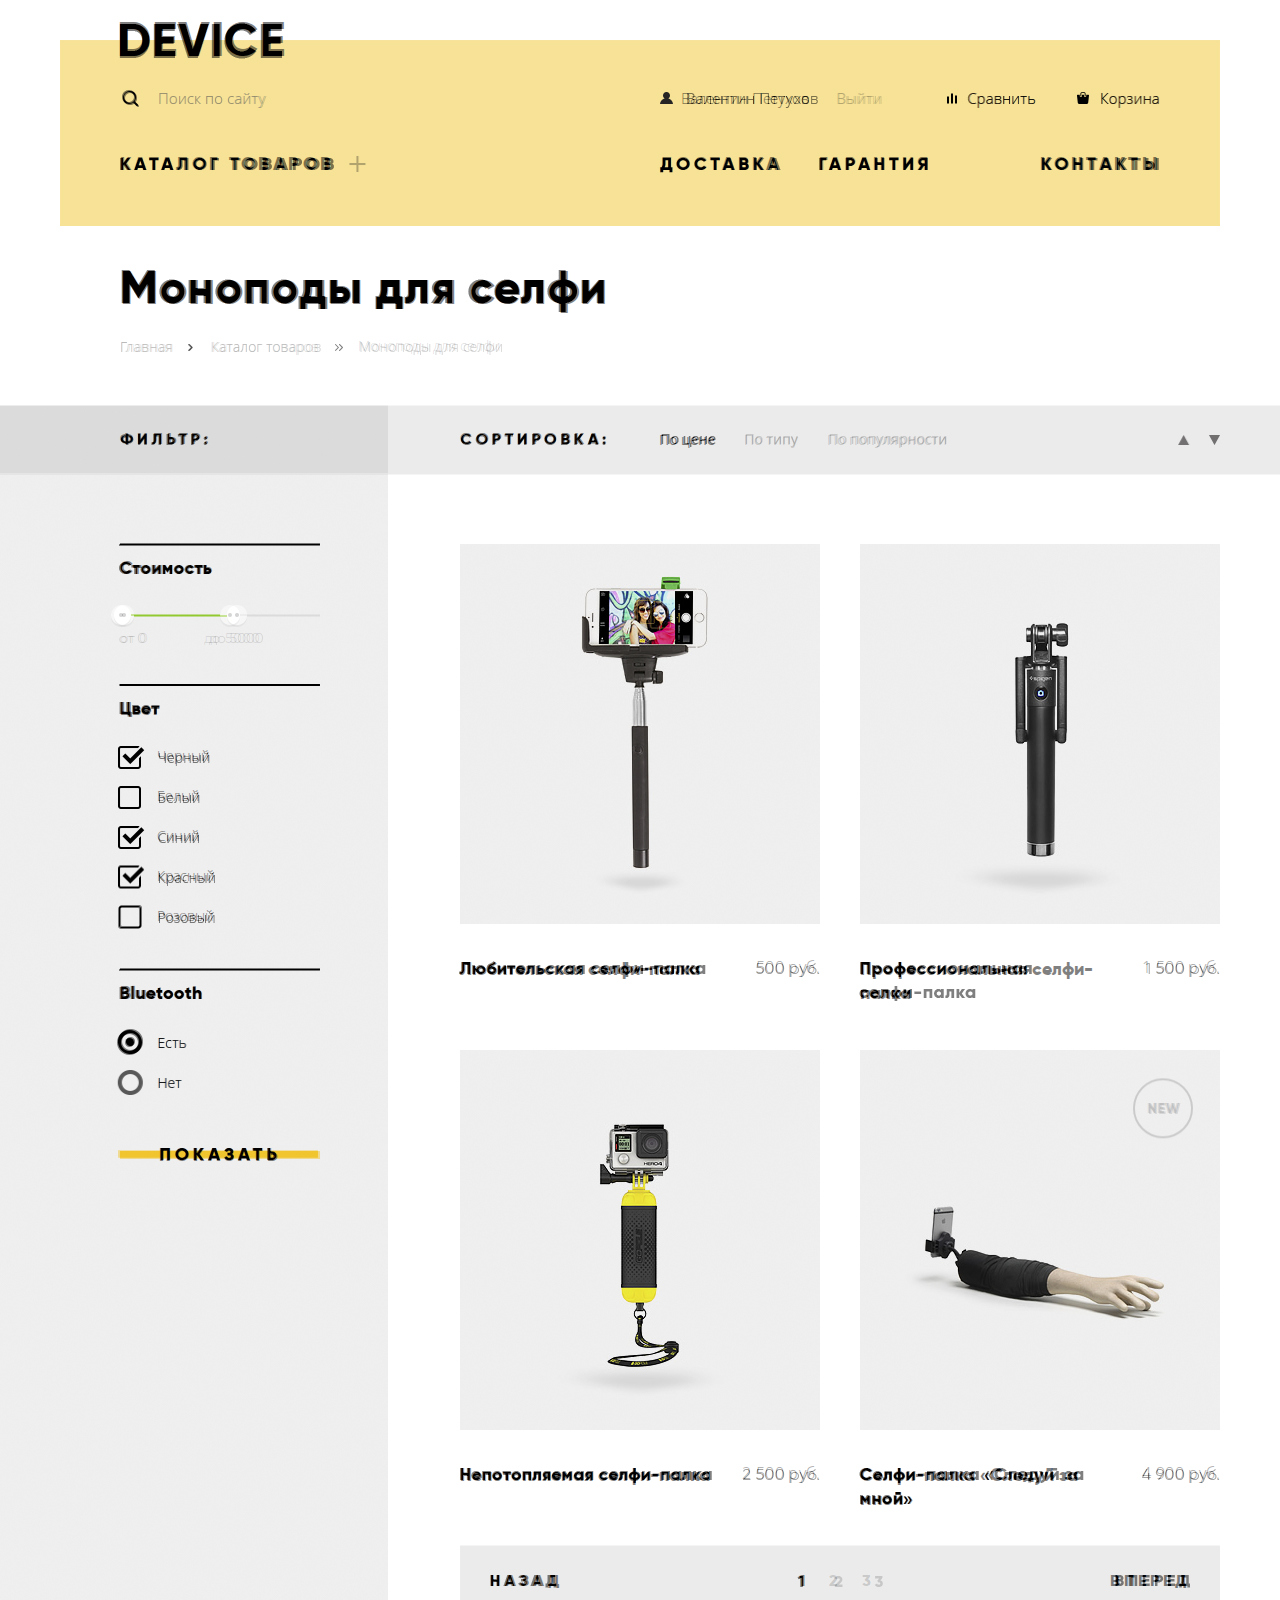
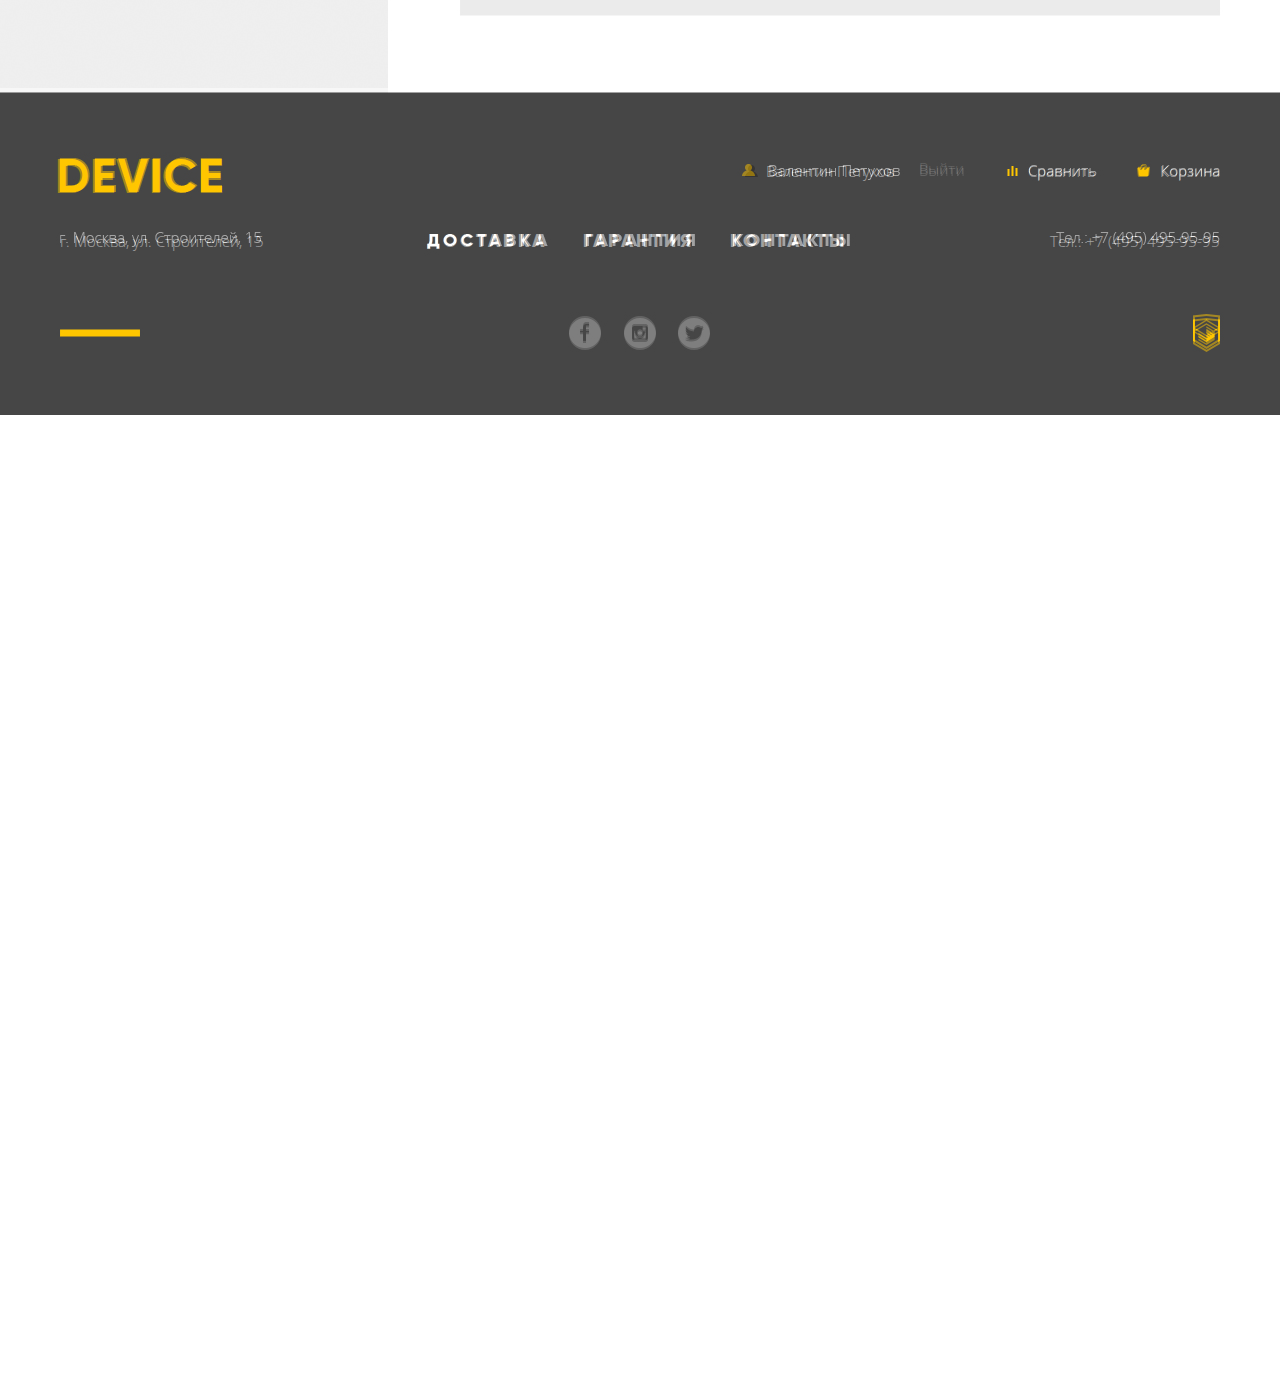
==== commit 44635e13: "сделаны ховеры и активы" ====
--- a/catalog-list.html
+++ b/catalog-list.html
@@ -143,9 +143,9 @@
           </section>
           <ul class="pagination">
             <li class="pagination-item"><a href="#">Назад</a></li>
-            <li class="pagination-item active">1</li>
-            <li class="pagination-item"><a href="#">2</a></li>
-            <li class="pagination-item"><a href="#">3</a></li>
+            <li class="pagination-item active pagination-number">1</li>
+            <li class="pagination-item pagination-number"><a href="#">2</a></li>
+            <li class="pagination-item pagination-number"><a href="#">3</a></li>
             <li class="pagination-item"><a href="#">Вперед</a></li>
           </ul>
         </div>
--- a/css/main.css
+++ b/css/main.css
@@ -2354,6 +2354,14 @@
   margin-right: 15px;
 }
 
+.sort a:hover {
+  color: rgba(0, 0, 0, 0.6);
+}
+
+.sort a:active {
+  color: rgba(0, 0, 0, 1);
+}
+
 .sort a.active {
   color: rgba(0, 0, 0, 1);
 }
@@ -2368,9 +2376,18 @@
 .sort .triangle {
   width: 11px;
   height: 10px;
-  margin-left: 19px;
+  margin-left: 0;
   margin-right: 0;
   opacity: 0.2;
+  
+}
+
+.sort .triangle:hover {
+  opacity: 0.4;
+}
+
+.sort .triangle:active {
+  opacity: 1;
 }
 
 .triangle.active {
@@ -2527,10 +2544,11 @@
   text-transform: uppercase;
 }
 
-.pagination-item {
+.pagination .pagination-item {
   margin-right: 10px;
   margin-left: 10px;
 }
+
 .pagination-item:first-child {
   margin-right: auto;
   margin-left: 0;
@@ -2575,12 +2593,20 @@
   color: rgba(0, 0, 0, 0.3);
 }
 
+.pagination-item a:hover {
+  color: rgba(0, 0, 0, 0.6);
+}
+
+.pagination-item a:active {
+  color: rgba(0, 0, 0, 0.1);
+}
+
 .modal-show {
   display: block;
 }
 
 .perfect-pixel {
-  display: none;
+  display: block;
   position: absolute;
   top: 0;
   z-index: 100;
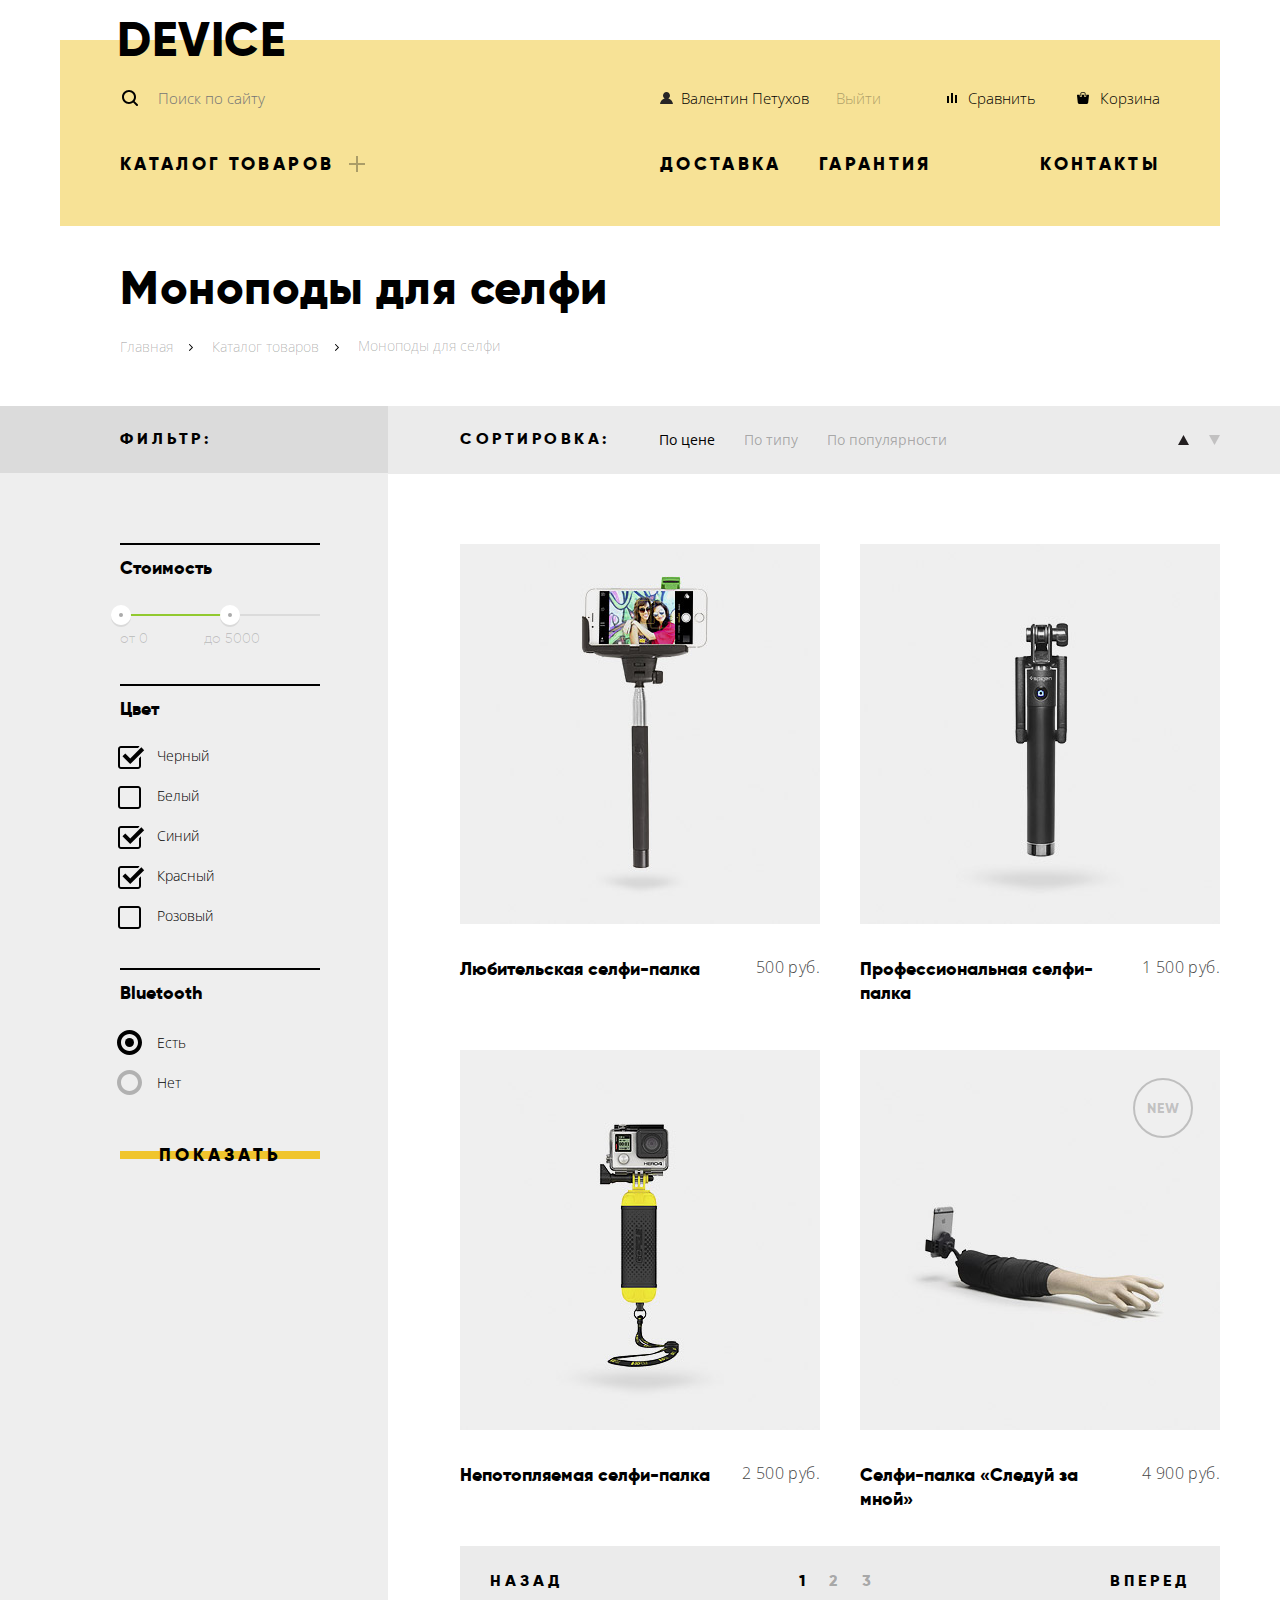
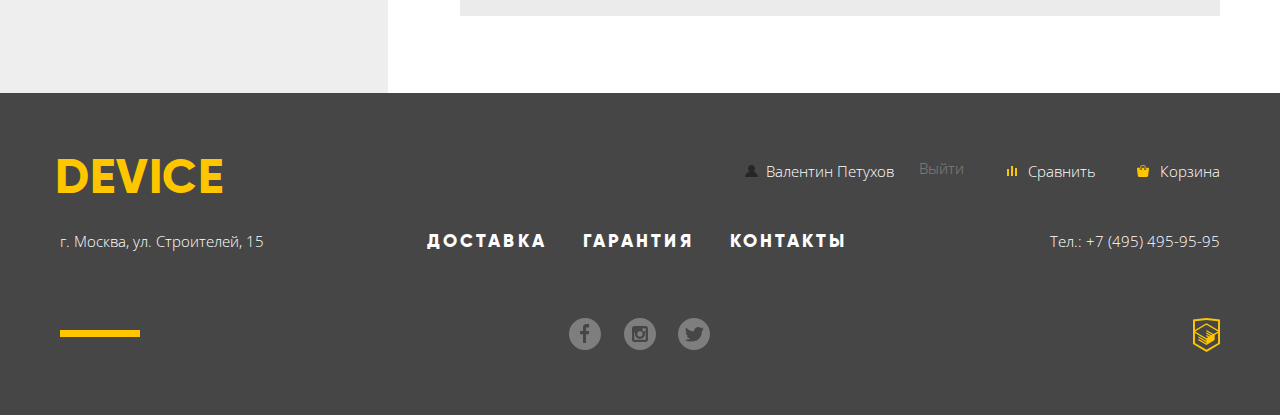
==== commit a8a4b9d0: "сделал min.css" ====
--- a/catalog-list.html
+++ b/catalog-list.html
@@ -5,10 +5,9 @@
     <title>Device. Моноподы для селфи</title>
     <link href="https://fonts.googleapis.com/css?family=Open+Sans:300,400&amp;subset=cyrillic" rel="stylesheet">
     <link rel="stylesheet" href="css/normalize.css">
-    <link href="css/main.css" rel="stylesheet">
+    <link href="css/main-min.css" rel="stylesheet">
   </head>
   <body>
-   <div class="perfect-pixel"></div>
     <header class="main-header">
       <a href="index.html" class="logo">Device</a>
       <nav class="main-navigation inner-main-navigation">
--- a/css/main-min.css
+++ b/css/main-min.css
@@ -0,0 +1 @@
+.site-navigation,.wrap-flex{-webkit-box-orient:horizontal;-webkit-box-direction:normal}.filter h2,.sort h2{word-wrap:break-word}@font-face{font-family:Gilroy;src:url(../fonts/gilroyextrabold-webfont.woff2) format('woff2'),url(../fonts/gilroyextrabold-webfont.woff) format('woff');font-weight:700;font-style:normal}@font-face{font-family:Gilroy;src:url(../fonts/gilroylight-webfont.woff2) format('woff2'),url(../fonts/gilroylight-webfont.woff) format('woff');font-weight:300;font-style:normal}body,html{margin:0;padding:0;font-family:'Open Sans',Arial,sans-serif;font-weight:300;font-size:15px;line-height:30px;color:#464646;background-color:#fff}a{text-decoration:none}.main-header{width:1160px;min-height:300px;padding:1px 20px 0;margin:-1px auto 0;position:relative}.main-navigation a:focus,.main-navigation a:hover,.site-navigation a:focus,.site-navigation a:hover{color:rgba(0,0,0,.6)}.main-navigation a:active,.site-navigation a:active{color:rgba(0,0,0,.3)}.main-header .logo{position:absolute;left:77px;top:14px}.logo{font-family:Gilroy,Arial,sans-serif;font-size:48px;font-weight:700;line-height:normal;color:#000;text-transform:uppercase;letter-spacing:.85px}.site-search .btn-search,.site-search .field-search{background-color:#f7e296;font-size:15px;line-height:30px;font-weight:300;font-family:'Open Sans',Arial,sans-serif}.logo:hover{color:rgba(0,0,0,.6);cursor:pointer}.logo:active{color:rgba(0,0,0,.3)}.main-navigation{background-color:#f7e296;color:#000;margin-top:40px;width:1040px;min-height:264px;padding-left:60px;padding-right:60px;padding-top:35px}.inner-main-navigation{min-height:151px}.wrap-flex{display:-webkit-box;display:-ms-flexbox;display:flex;-ms-flex-direction:row;flex-direction:row;-webkit-box-align:center;-ms-flex-align:center;align-items:center;margin-top:-2px}.site-search{-ms-flex-preferred-size:500px;flex-basis:500px;margin-right:14px}.site-search .field-search{background-image:url(../img/search.svg);background-repeat:no-repeat;background-position:2px 17px;color:rgba(0,0,0,.3);width:355px;border:none;padding:10px 20px 10px 38px}.main-navigation .cart::before,.main-navigation .compare::before,.user-name::before,.user-sing::before{top:9px;width:13px;height:12px;background-repeat:no-repeat;content:"";background-position:center}.site-search .field-search:placeholder{color:rgba(0,0,0,.3)}.site-search input[type=search]:focus{outline:0;padding-bottom:8px;border-bottom:2px solid #000}.site-search .btn-search{padding:8px 19px;margin-left:-4px;border:2px solid #000;opacity:0}.site-navigation>li,.slider-description h3{font-family:Gilroy,Arial,sans-serif}.site-search>.field-search:focus+.btn-search{opacity:1;-webkit-transition:1s;-o-transition:1s;transition:1s}.site-search .btn-search:hover{background-color:#000;color:#fff}.site-search .btn-search:active{background-color:#000;color:rgba(255,255,255,.3)}.user-name,.user-sing{-ms-flex-preferred-size:133px;flex-basis:133px;-webkit-box-flex:1;-ms-flex-positive:1;flex-grow:1;padding-left:32px;margin-left:20px;position:relative}.user-name:hover::before,.user-sing:hover::before{opacity:.6}.user-name:active::before,.user-sing:active::before{opacity:.3}.user-name::before,.user-sing::before{position:absolute;left:6px;background-image:url(../img/user.svg)}.user-name{-ms-flex-preferred-size:133px;flex-basis:133px;padding-left:27px;margin-left:20px;position:relative}.user-name:hover::before{opacity:.6}.out,.user-name:active::before{opacity:.3}.out{-ms-flex-preferred-size:80px;flex-basis:80px;margin-left:20px}.main-navigation .compare{-ms-flex-preferred-size:100px;flex-basis:100px;margin-left:20px;text-align:right;position:relative}.main-navigation .compare::before{position:absolute;left:9px;background-image:url(../img/compare.svg)}.compare:hover::before{opacity:.6}.cart:hover::before,.catalog-deko::after,.compare:active::before{opacity:.3}.main-navigation .cart{-ms-flex-preferred-size:100px;flex-basis:100px;margin-left:24px;text-align:right;position:relative}.main-navigation .cart::before{position:absolute;left:16px;background-image:url(../img/cart.svg)}.site-navigation,.site-navigation ul,.slider{list-style:none;margin:0;padding:0}.site-navigation{display:-webkit-box;display:-ms-flexbox;display:flex;-ms-flex-direction:row;flex-direction:row;-webkit-box-pack:justify;-ms-flex-pack:justify;justify-content:space-between;margin-top:26px}.main-navigation a,.site-navigation a,inner-main-navigation a{color:#000}.site-navigation>li{font-weight:700;font-size:18px;letter-spacing:3.35px;text-transform:uppercase;margin-left:20px;margin-right:20px}.site-navigation>li:first-child{position:relative;margin-left:0}.site-navigation>li:last-child{margin-right:0}li.nav-catalog-list{width:250px;margin-right:270px}.catalog-deco{position:relative;padding-right:34px}.catalog-deko::after{content:"";position:absolute;top:7px;right:5px;width:16px;height:16px;background-image:url(../img/plus-sign.png);background-repeat:no-repeat}.nav-warranty{margin-left:-3px}.nav-contact{-ms-flex-preferred-size:130px;flex-basis:130px;-webkit-box-flex:1.6;-ms-flex-positive:1.6;flex-grow:1.6;text-align:right;letter-spacing:3.4px}ul.sub-site-navigation{display:none;-webkit-box-orient:vertical;-webkit-box-direction:normal;-ms-flex-direction:column;flex-direction:column;-ms-flex-line-pack:start;align-content:flex-start;-ms-flex-wrap:wrap;flex-wrap:wrap;height:108px;width:1040px;position:absolute;top:23px;left:-60px;z-index:20;background-color:#f7e296;font-family:'Open Sans',Arial,sans-serif;font-size:15px;font-weight:300;line-height:36px;letter-spacing:normal;text-transform:none;padding:20px 60px 34px}.item,.slider-navigation{-ms-flex-direction:row;-webkit-box-direction:normal;-webkit-box-orient:horizontal}.nav-catalog-list:hover ul.sub-site-navigation{display:-webkit-box;display:-ms-flexbox;display:flex}ul.sub-site-navigation li{width:200px;margin-right:40px}ul.sub-site-navigation li:last-child{margin-bottom:20px}.slider{padding-right:60px;position:relative;top:-121px}.item{display:none;flex-direction:row;-webkit-box-pack:justify;-ms-flex-pack:justify;justify-content:space-between}.item-active,.slider-img{display:-webkit-box;display:-ms-flexbox}.slider-img{width:560px;height:500px;display:flex;-webkit-box-pack:center;-ms-flex-pack:center;justify-content:center;-webkit-box-align:center;-ms-flex-align:center;align-items:center;-ms-flex-line-pack:center;align-content:center}.slider-img img{width:auto;height:auto;margin-left:auto;margin-right:auto}.slider-description{width:500px;padding-top:40px;position:relative}.slider-description::before{content:"";position:absolute;top:46px;left:-1px;width:100px;height:7px;background-color:#fff}.slider-description h3{font-size:47px;font-weight:700;line-height:56px;letter-spacing:.6px;margin-top:50px;margin-bottom:45px;color:#000;position:relative;z-index:10}.item-1 h3::after,.item-2 h3::after,.item-3 h3::after{font-family:Gilroy,Arial,sans-serif;font-size:179px;color:#fff;top:-30px;right:-10px;width:auto;height:auto;z-index:-10;position:absolute}.item-1 h3::after{content:"01";font-weight:700}.item-2 h3::after{content:"02";font-weight:700}.item-3 h3::after{content:"03";font-weight:700}.btn,.service-footer a{font-family:Gilroy,Arial,sans-serif;font-weight:700;font-size:18px;text-transform:uppercase}.slider-description p{width:481px;margin-top:-27px;margin-bottom:44px;letter-spacing:.16px}.btn{display:inline-block;padding-top:8px;padding-bottom:8px;line-height:24px;letter-spacing:4px;color:#000;text-align:center;background-image:url(../img/line-btn.png);background-position:center;background-repeat:repeat-x;background-color:none}.btn:hover{background-color:#f0c52e;-webkit-transition-duration:.5s;-o-transition-duration:.5s;transition-duration:.5s;-webkit-transition-property:background;-o-transition-property:background;transition-property:background;-webkit-transition-timing-function:ease-in-out;-o-transition-timing-function:ease-in-out;transition-timing-function:ease-in-out}.btn:active{color:rgba(0,0,0,.3)}.btn-slider{width:220px}.technical-parameters{border-collapse:collapse;margin-top:50px}.technical-parameters td{font-family:Gilroy,Arial,sans-serif;font-size:36px;font-weight:300;line-height:48px;padding:0 75px 0 0}.technical-parameters .slider-1-first-column{padding-right:78px}.technical-parameters .slider-1-second-column{padding-right:80px}.technical-parameters .slider-1-third-column{padding-right:60px}.technical-parameters th{font-weight:300;font-size:13px;line-height:30px}.item-active{display:flex}.main-footer .row,.service-footer,.slider-navigation{display:-webkit-box;display:-ms-flexbox}.slider-navigation{display:flex;flex-direction:row;position:absolute;right:94px;bottom:272px}.slider-switch{width:12px;height:12px;margin-left:10px;margin-right:10px;background-image:url(../img/slider-switch.svg);background-size:contain}.slider-switch.active{background-image:url(../img/slider-switch-active.svg)}.main-footer{background-color:#464646;color:#fff}.main-footer a{color:#fff}.main-footer a:hover{color:rgba(255,255,255,.6)}.main-footer a:active{color:rgba(255,255,255,.3)}.container-center{width:1160px;padding:60px 20px;margin:0 auto}.main-footer .cart::before,.main-footer .compare::before{top:12px;width:13px;height:12px;background-position:center;content:"";background-repeat:no-repeat}.main-footer .container-center{background-color:#464646;padding-bottom:63px;margin-top:0}.main-footer .row{display:flex;-webkit-box-orient:horizontal;-webkit-box-direction:normal;-ms-flex-direction:row;flex-direction:row;-webkit-box-align:start;-ms-flex-align:start;align-items:flex-start}.main-footer .logo{color:#ffc600;margin-right:auto;line-height:49px;margin-left:-5px}.main-footer .logo:hover{color:rgba(255,198,0,.6)}.main-footer .user-sing{-ms-flex-preferred-size:0;flex-basis:0}.main-footer .user-name,.main-footer .user-sing{-webkit-box-flex:0;-ms-flex-positive:0;flex-grow:0;padding-top:3px}.main-footer .user-name:before,.main-footer .user-sing::before{content:"";background-image:url(../img/user-yellow.svg);top:12px}.main-footer .compare{padding-left:27px;padding-top:3px;margin-left:37px;position:relative}.main-footer .inner-compare{margin-left:2px}.main-footer .compare::before{position:absolute;left:4px;background-image:url(../img/compare-yellow.svg)}.main-footer .cart{padding-left:27px;padding-top:3px;margin-left:37px;position:relative}.main-footer .cart::before{position:absolute;left:3px;background-image:url(../img/cart-yellow.svg)}.main-footer .row-middle{-webkit-box-pack:justify;-ms-flex-pack:justify;justify-content:space-between;margin-top:9px;-webkit-box-align:center;-ms-flex-align:center;align-items:center}.service-footer{width:440px;display:flex;-webkit-box-pack:justify;-ms-flex-pack:justify;justify-content:space-between;-webkit-box-align:center;-ms-flex-align:center;align-items:center;padding-left:8px;padding-right:8px;margin-right:56px}.service-footer a{letter-spacing:3.1px;margin-left:18px;margin-right:18px}.main-footer .row-bottom{-webkit-box-pack:justify;-ms-flex-pack:justify;justify-content:space-between;margin-top:47px}.line-footer-deko{width:80px;height:7px;margin-top:12px;margin-right:-10px;background-color:#ffc600}.main-footer .social{width:142px;display:-webkit-box;display:-ms-flexbox;display:flex;-webkit-box-pack:justify;-ms-flex-pack:justify;justify-content:space-between;-webkit-box-align:center;-ms-flex-align:center;align-items:center;font-size:0;margin-right:43px}.main-footer .social-btn{width:33px;height:33px;opacity:.3}.main-footer .social-btn:hover{opacity:.6}.main-footer .social-btn:active{opacity:.1}.facebook{background-image:url(../img/fb-social-icon.svg);background-repeat:no-repeat}.instagram{background-image:url(../img/instagram-social-icon.svg);background-repeat:no-repeat}.twitter{background-image:url(../img/tw-social-icon.svg);background-repeat:no-repeat}.logo-developer{font-size:0;width:27px;height:34px;background-image:url(../img/logo-developer.svg)}.popular-product-category-item a,dt.active a.btn-active{font-size:18px;line-height:24px;font-family:Gilroy,Arial,sans-serif;font-weight:700}.logo-developer:hover{opacity:.6}.logo-developer:active{opacity:.3}.popular-product-category{width:1200px;margin:-33px auto 0}.popular-product-category .popular-product-category-list{display:-webkit-box;display:-ms-flexbox;display:flex;-webkit-box-orient:horizontal;-webkit-box-direction:normal;-ms-flex-direction:row;flex-direction:row;-webkit-box-pack:justify;-ms-flex-pack:justify;justify-content:space-between;-webkit-box-align:start;-ms-flex-align:start;align-items:flex-start;-ms-flex-line-pack:start;align-content:flex-start;list-style:none;padding:0}.popular-product-category-list li{-ms-flex-preferred-size:160px;flex-basis:160px;display:-webkit-box;display:-ms-flexbox;display:flex;-webkit-box-orient:horizontal;-webkit-box-direction:normal;-ms-flex-direction:row;flex-direction:row;-webkit-box-align:start;-ms-flex-align:start;align-items:flex-start;-ms-flex-line-pack:start;align-content:flex-start;padding-left:20px;padding-right:20px}.popular-product-category-item a,.service-list{-webkit-box-orient:vertical;-webkit-box-direction:normal}.popular-product-category-item:hover .box{background-color:rgba(240,197,46,1)}.popular-product-category-item .box{height:160px;width:160px;background-color:rgba(240,197,46,.5);background-position:center;background-repeat:no-repeat;margin-bottom:33px}.popular-product-category-item .vr{background-image:url(../img/vr.svg);background-position:50% 49%}.popular-product-category-item .vr:active{background-image:url(../img/vr-active.svg)}.popular-product-category-item .selfie-stick{background-image:url(../img/monopod.svg);background-position:center 92%}.popular-product-category-item .selfie-stick:active{background-image:url(../img/monopod-active.svg)}.popular-product-category-item .action-camera{background-image:url(../img/action-camera.svg);background-position:55% 51%}.popular-product-category-item .action-camera:active{background-image:url(../img/action-camera-active.svg)}.popular-product-category-item .fitness-bracelet{background-image:url(../img/fitness-bracelet.svg);background-position:52% 52%}.popular-product-category-item .fitness-bracelet:active{background-image:url(../img/fitness-bracelet-active.svg)}.popular-product-category-item .smart-watch{background-image:url(../img/smart-watch.svg);background-position:53% 52%}.popular-product-category-item .smart-watch:active{background-image:url(../img/smart-watch-active.svg)}.popular-product-category-item .quadrocopter{background-image:url(../img/quadrocopter.svg);background-position:48% 53%}.popular-product-category-item .quadrocopter:active{background-image:url(../img/quadrocopter-active.svg)}.popular-product-category-item a{display:-webkit-box;display:-ms-flexbox;display:flex;-ms-flex-direction:column;flex-direction:column;color:#000}.popular-product-category-item a:active{color:rgba(0,0,0,.3)}.service{min-width:1200px;min-height:309px;margin-top:79px;padding-bottom:57px;position:relative;z-index:1;overflow:hidden}.service::after{content:"";width:100%;height:5000px;position:absolute;top:100px;left:0;z-index:-1;background-color:#e5e5e5}.about-us h2::before,.contacts h2::before,.service-item::after{z-index:1;content:""}.about-us h2::before,.btn-service:active,.contacts h2::before,.service-list dt.active{background-color:#000}.service-list{display:-webkit-box;display:-ms-flexbox;display:flex;-ms-flex-direction:column;flex-direction:column;-webkit-box-pack:start;-ms-flex-pack:start;justify-content:flex-start;-webkit-box-align:start;-ms-flex-align:start;align-items:flex-start;-ms-flex-line-pack:start;align-content:flex-start;-ms-flex-wrap:wrap;flex-wrap:wrap;position:relative;width:1160px;margin:0 auto;padding-top:70px;padding-bottom:70px}.service-list dt{width:277px;margin:12px 0;position:relative}dt.active a.btn-active{display:inline-block;padding-top:8px;padding-bottom:8px;letter-spacing:4px;text-align:center;text-transform:uppercase;color:#f7e184}dt.active a.btn-active:hover{color:rgba(247,225,132,.8)}dt.active a.btn-active:active{color:rgba(247,225,132,.3)}.service-list dd{display:none;position:absolute;top:0;left:284px;width:460px;margin:0;padding-left:115px;padding-top:80px;padding-bottom:62px;letter-spacing:.3px}.service-item::after{width:260px;height:260px;position:absolute;right:-297px;top:12%;background-position:center}.delivery::after{content:"";background-image:url(../img/service-delivery.svg);background-repeat:no-repeat}.warranty::after{background-image:url(../img/service-warranty.svg);background-repeat:no-repeat}.credit::after{background-image:url(../img/service-credit.svg);background-repeat:no-repeat}.service-item h3{font-family:Gilroy,Arial,sans-serif;margin-top:-5px;margin-bottom:30px;font-weight:700;font-size:47px;line-height:48px;letter-spacing:1.2px;color:#000}.about-us p,.contacts p{letter-spacing:.05px;margin-top:30px}.service-list dd.service-item-active{display:inline-block}.service-list dd::before{content:"";width:8px;height:100%;position:absolute;top:0;left:-7px;background-color:#000}.btn-service{width:160px}.btn-service:active{padding-right:117px;background-image:none;color:#f7e184;-webkit-transition-property:none;-o-transition-property:none;transition-property:none}.about-us h2,.contacts h2,.delivery-service{color:#000;font-family:Gilroy,Arial,sans-serif;font-weight:700}.company{width:1160px;padding:95px 20px;margin:0 auto}.company-list{display:-webkit-box;display:-ms-flexbox;display:flex;-webkit-box-pack:justify;-ms-flex-pack:justify;justify-content:space-between;-webkit-box-align:start;-ms-flex-align:start;align-items:flex-start;-ms-flex-line-pack:start;align-content:flex-start;-ms-flex-wrap:wrap;flex-wrap:wrap;list-style:none;padding:0;margin:0}.company-list .company-box{width:260px;height:100px;background-repeat:no-repeat;background-position:center}.company-list a{display:inline-block;font-size:0;width:260px;height:100px}.djl{background-image:url(../img/company-djl.jpg);opacity:.2}.djl:hover{background-image:url(../img/company-djl-hover.jpg);opacity:1}.sp-gadgets{background-image:url(../img/company-sp-gadgets.jpg);opacity:.2}.sp-gadgets:hover{background-image:url(../img/company-sp-gadgets-hover.jpg);opacity:1}.go-pro{background-image:url(../img/company-go-pro.jpg);opacity:.2}.go-pro:hover{background-image:url(../img/company-go-pro-hover.jpg);opacity:1}.vive{background-image:url(../img/company-vive.jpg);opacity:.2}.vive:hover{background-image:url(../img/company-vive-hover.jpg);opacity:1}.start-flex{-webkit-box-align:start;-ms-flex-align:start;align-items:flex-start;margin-top:-51px;padding-bottom:30px}.about-us{width:560px;margin-right:20px;padding-bottom:51px;padding-top:3px}.about-us h2{font-size:47px;line-height:48px;margin-bottom:40px;position:relative}.about-us h2::before{width:80px;height:7px;top:-54px;left:0;position:absolute}.about-us p{width:475px;margin-bottom:30px}.delivery-service{display:block;position:relative;vertical-align:baseline;margin-top:30px;margin-bottom:55px;padding-top:37px;padding-left:15px;margin-left:21px;font-size:16px;line-height:40px;list-style:none}.delivery-service li::before{content:"";background-image:url(../img/list-style-type.svg);background-repeat:no-repeat;background-position:center;width:8px;height:40px;position:absolute;left:-21px}.btn-about-us{width:259px}.contacts{width:560px;margin-left:20px}.contacts h2{font-size:47px;padding-top:5px;line-height:43px;margin-bottom:40px;position:relative}.contacts h2::before{width:80px;height:7px;top:-50px;left:0;position:absolute}.modal-feedback,.modal-map{left:50%;margin-left:-480px}.contacts p{margin-bottom:40px;padding-top:4px}.contacts .contacts-map{font-size:0}.btn-contacts{width:259px;margin-top:53px;letter-spacing:3.3px}.modal{position:fixed;color:#464646;background-color:#fff;-webkit-box-shadow:0 0 50px -15px #000;box-shadow:0 0 50px -15px #000;z-index:100}.modal-feedback{display:none;top:50px;width:760px;padding:93px 100px 76px}.modal-close{position:absolute;top:22px;right:22px;width:56px;height:56px;font-size:0;background-image:url(../img/modal-close-hover.svg);background-repeat:no-repeat;background-position:center;background-color:transparent;border:0;cursor:pointer;opacity:.5}.modal-close:hover{opacity:1}.modal-close:active{opacity:.3}.form-feedback-message{display:-webkit-box;display:-ms-flexbox;display:flex;-webkit-box-orient:horizontal;-webkit-box-direction:normal;-ms-flex-direction:row;flex-direction:row;-ms-flex-wrap:wrap;flex-wrap:wrap;-webkit-box-pack:justify;-ms-flex-pack:justify;justify-content:space-between}.modal-feedback .wrap{width:360px}.input-caption{display:block;font-family:Gilroy,Arial,sans-serif;font-weight:700;font-size:18px;line-height:24px;margin-bottom:7px}.sender-email,.sender-message,.sender-name{width:100%;-webkit-box-sizing:border-box;box-sizing:border-box;padding:13px 20px;font-family:'Open Sans',Arial,sans-serif;font-weight:400;font-size:14px;line-height:18px;background-color:#f2f2f2;border:0;color:rgba(70,70,70,.4)}.filter h2,.filter-forms legend,.title-main h1{font-weight:700;font-family:Gilroy,Arial,sans-serif}.sender-email:hover,.sender-message:hover,.sender-name:hover{background-color:#eaeaea}.sender-email:focus,.sender-message:focus,.sender-name:focus{background-color:#fff;outline:#f7e296 solid 3px}.sender-email:invalid,.sender-message:invalid,.sender-name:invalid{background-color:#f6dada;outline:0}.btn-feedback-send{margin-top:40px;width:200px;border:0;background-color:transparent}.modal-map{display:none;width:960px;height:560px;top:50px}.inner-main{margin-top:-36px}.inner-wrap{padding-right:20px;padding-left:20px}.title-main{width:1040px;padding-left:80px;padding-right:80px;margin:0 auto}.breadcrumbs,.pagination{padding:0;list-style:none}.title-main h1{font-size:47px;line-height:48px;color:#000;margin-top:1px;margin-bottom:18px;letter-spacing:.6px}.breadcrumbs{display:-webkit-box;display:-ms-flexbox;display:flex;-webkit-box-pack:start;-ms-flex-pack:start;justify-content:flex-start;-ms-flex-wrap:wrap;flex-wrap:wrap;margin:0 0 49px}.breadcrumbs li{position:relative;margin-right:39px}.breadcrumbs li::after{content:"";position:absolute;width:4px;height:7px;background-image:url(../img/breadcrumbs-deco.svg);background-repeat:no-repeat;background-position:center;top:13px;right:-20px}.breadcrumbs li:last-child{margin-right:0}.link-disabled::after{display:none}.column-left,.flex-container{display:-webkit-box;display:-ms-flexbox}.breadcrumbs a,.link-disabled{color:rgba(0,0,0,.3);font-size:14px}.breadcrumbs a:hover{color:rgba(0,0,0,.6)}.breadcrumbs a:active{color:rgba(0,0,0,.1)}.flex-container{display:flex;-webkit-box-orient:horizontal;-webkit-box-direction:normal;-ms-flex-direction:row;flex-direction:row;-webkit-box-pack:justify;-ms-flex-pack:justify;justify-content:space-between;margin-top:-5px}.back-card,.column-left,.column-right{-webkit-box-orient:vertical;-webkit-box-direction:normal}.column-left{display:flex;-ms-flex-direction:column;flex-direction:column;-webkit-box-align:end;-ms-flex-align:end;align-items:flex-end;-ms-flex-line-pack:end;align-content:flex-end;width:calc(50% - 252px);min-width:348px;background-color:#eee;color:#000}.column-right,.sort-wrapper{display:-webkit-box;display:-ms-flexbox}.filter,.filter::before{background-color:#dbdbdb}.column-right{display:flex;-ms-flex-direction:column;flex-direction:column;-webkit-box-align:start;-ms-flex-align:start;align-items:flex-start;-ms-flex-line-pack:start;align-content:flex-start;width:calc(50% + 252px);color:#000}.filter{width:268px;padding-left:60px;position:relative}.filter::before{content:"";width:3000px;min-height:67px;position:absolute;left:-3000px}.filter h2{font-size:16px;text-transform:uppercase;line-height:40px;letter-spacing:3.9px;width:268px}.filter-forms{width:200px;padding:70px 68px 70px 60px;background-color:#eee;position:relative;z-index:1}.filter-forms fieldset{border:0;margin:0;padding:0 0 35px}.filter-forms legend{width:200px;border-top:2px solid #000;font-size:18px;line-height:23px;padding:12px 0}.btn-filter-forms{border:0;background-color:transparent;width:200px;margin-top:3px}.cost-filter{width:200px;height:2px;margin-top:22px;margin-bottom:33px;background-color:#dbdbdb;position:relative}.line-cost-active{width:110px;height:2px;left:0;background-color:#91c92f;position:absolute;z-index:1}.cost-max,.cost-min{width:20px;height:22px;background-image:url(../img/filter-range.svg);top:-9px;position:absolute}.sort,.sort-wrapper{background-color:#ebebeb}.cost-min{left:-9px;z-index:2}.cost-max{right:80px;z-index:2}.cost-max:active,.cost-min:active{width:22px;height:24px;background-size:cover;-webkit-transform:translate(1px,-1px);-ms-transform:translate(1px,-1px);transform:translate(1px,-1px)}.cost-output{font-family:Gilroy,Arial,sans-serif;font-weight:300;font-size:14px;line-height:24px;color:rgba(0,0,0,.2);position:absolute;top:12px}.cost-min-output{left:0}.cost-max-output{right:60px}.label-color-checkbox{display:inline-block;width:200px;position:relative;font-size:14px;line-height:35px;margin-top:5px}.color-checkbox{margin-right:24px;opacity:0}.color-checkbox+span{width:27px;height:23px;position:absolute;left:-2px;top:8px;background-image:url(../img/checkbox-off.svg);background-repeat:no-repeat}.color-checkbox:active+span,.color-checkbox:checked+span{background-image:url(../img/checkbox-on.svg)}.color-checkbox:hover+span{opacity:.6}.color-checkbox:disabled+span{opacity:.25}.color-checkbox:checked:disabled+span,.color-checkbox:checked:hover+span{opacity:.6}.color-checkbox:checked:active+span{background-image:url(../img/checkbox-off.svg)}.color-checkbox:checked:disabled:active+span{background-image:url(../img/checkbox-on.svg)}.label-bluetooth-radio{display:inline-block;width:200px;position:relative;font-size:14px;line-height:29px;margin-top:11px}.bluetooth-radio{margin-right:24px;opacity:0}.bluetooth-radio+span{width:25px;height:25px;position:absolute;left:-3px;top:2px;background-image:url(../img/radio-off.svg);background-repeat:no-repeat}.bluetooth-radio:hover+span{opacity:.6}.bluetooth-radio:active+span{background-image:url(../img/radio-on.svg)}.bluetooth-radio:disabled+span{opacity:.25}.bluetooth-radio:disabled:active+span{background-image:url(../img/radio-off.svg)}.bluetooth-radio:checked+span{background-image:url(../img/radio-on.svg)}.bluetooth-radio:checked:hover+span{opacity:.6}.bluetooth-radio:checked:active+span{background-image:url(../img/radio-off.svg)}.bluetooth-radio:checked:disabled+span{opacity:.25}.bluetooth-radio:checked:disabled:active+span{background-image:url(../img/radio-on.svg)}.sort{width:100%}.sort-wrapper{margin-left:72px;padding-right:20px;width:760px;display:flex;-webkit-box-align:center;-ms-flex-align:center;align-items:center;-ms-flex-line-pack:center;align-content:center;-webkit-box-pack:justify;-ms-flex-pack:justify;justify-content:space-between}.product-overview,.sort .triangle-wrap{display:-webkit-box;display:-ms-flexbox}.sort h2{font-family:Gilroy,Arial,sans-serif;font-weight:700;font-size:16px;text-transform:uppercase;line-height:41px;letter-spacing:3.5px;max-width:268px;width:185px}.sort a{font-family:'Open Sans',Arial,sans-serif;font-weight:400;line-height:18px;font-size:14px;color:rgba(0,0,0,.3);margin-left:-202px;margin-right:15px}.new::after,.title-product-box h3{font-family:Gilroy,Arial,sans-serif;font-weight:700}.sort a:hover{color:rgba(0,0,0,.6)}.sort a.active,.sort a:active{color:rgba(0,0,0,1)}.sort .triangle-wrap{width:42px;display:flex;-webkit-box-pack:justify;-ms-flex-pack:justify;justify-content:space-between;-webkit-box-align:center;-ms-flex-align:center;align-items:center}.sort .triangle{width:11px;height:10px;margin-left:0;margin-right:0;opacity:.2}.sort .triangle:hover{opacity:.4}.sort .triangle:active,.triangle.active{opacity:1}a.triangle-ascending{background-image:url(../img/icon-up-dir.svg);background-repeat:no-repeat;margin-left:auto}.triangle-downward{background-image:url(../img/icon-down-dir.svg);background-repeat:no-repeat}.product-overview{margin-left:72px;padding-right:20px;padding-top:70px;width:760px;display:flex;-webkit-box-align:start;-ms-flex-align:start;align-items:flex-start;-ms-flex-line-pack:start;align-content:flex-start;-webkit-box-pack:justify;-ms-flex-pack:justify;justify-content:space-between;-ms-flex-wrap:wrap;flex-wrap:wrap}.product-overview-item{position:relative;width:360px;margin-bottom:27px}.new::after{content:"New";width:56px;height:56px;border:2px solid rgba(0,0,0,.2);border-radius:50%;color:rgba(0,0,0,.2);position:absolute;top:28px;right:27px;z-index:2;display:-webkit-box;display:-ms-flexbox;display:flex;-webkit-box-pack:center;-ms-flex-pack:center;justify-content:center;-webkit-box-align:center;-ms-flex-align:center;align-items:center;line-height:24px;font-size:14px;letter-spacing:1px;text-transform:uppercase}.card-product-img{position:relative;width:360px;height:380px;z-index:1}.back-card{display:none;position:absolute;z-index:4;top:0;left:0;width:360px;height:380px;background-color:rgba(238,238,238,.7);-ms-flex-direction:column;flex-direction:column;-webkit-box-pack:center;-ms-flex-pack:center;justify-content:center;-ms-flex-line-pack:center;align-content:center;-webkit-box-align:center;-ms-flex-align:center;align-items:center;cursor:pointer}.product-overview-item:hover .back-card{display:-webkit-box;display:-ms-flexbox;display:flex}.btn-card{width:200px}.btn-compare{color:rgba(0,0,0,.5);font-size:13px;line-height:36px}.btn-compare:hover{color:rgba(0,0,0,1)}.btn-compare:active{color:rgba(0,0,0,.2)}.title-product-box{display:-webkit-box;display:-ms-flexbox;display:flex;-webkit-box-pack:justify;-ms-flex-pack:justify;justify-content:space-between;margin-top:6px}.title-product-box h3{font-size:18px;line-height:24px;width:260px}.title-product{color:#000}.title-product-box p{font-family:'Open Sans',Arial,sans-serif;font-weight:300;font-size:16px;line-height:24px;color:#464646;width:90px;text-align:right;letter-spacing:.4px}.pagination{width:760px;height:70px;background-color:#ebebeb;display:-webkit-box;display:-ms-flexbox;display:flex;-ms-flex-wrap:wrap;flex-wrap:wrap;-webkit-box-align:center;-ms-flex-align:center;align-items:center;-webkit-box-pack:justify;-ms-flex-pack:justify;justify-content:space-between;font-family:Gilroy,Arial,sans-serif;font-weight:700;font-size:16px;line-height:24px;letter-spacing:4px;text-transform:uppercase;margin:-10px 20px 77px 72px}.pagination-item:first-child:hover,.pagination-item:last-child:hover{background-color:#d9d9d9}.pagination .pagination-item{margin-right:10px;margin-left:10px}.pagination-item:first-child{margin-right:auto;margin-left:0;padding:23px 30px}.pagination-item:first-child a{color:rgba(0,0,0,1)}.pagination-item:first-child:active a{color:rgba(0,0,0,.3)}.pagination-item:last-child{margin-right:0;margin-left:auto;padding:23px 30px}.pagination-item:nth-child(4){margin-left:10px}.pagination-item:last-child a{color:rgba(0,0,0,1)}.pagination-item a,.pagination-item:last-child:active a{color:rgba(0,0,0,.3)}.pagination-item a:hover{color:rgba(0,0,0,.6)}.pagination-item a:active{color:rgba(0,0,0,.1)}.modal-show{display:block}.perfect-pixel{display:block;position:absolute;top:0;z-index:100;margin:0 auto;width:100%;height:3000px;opacity:.5;background-image:url(../device-catalog.jpg);background-repeat:no-repeat;background-position:top center}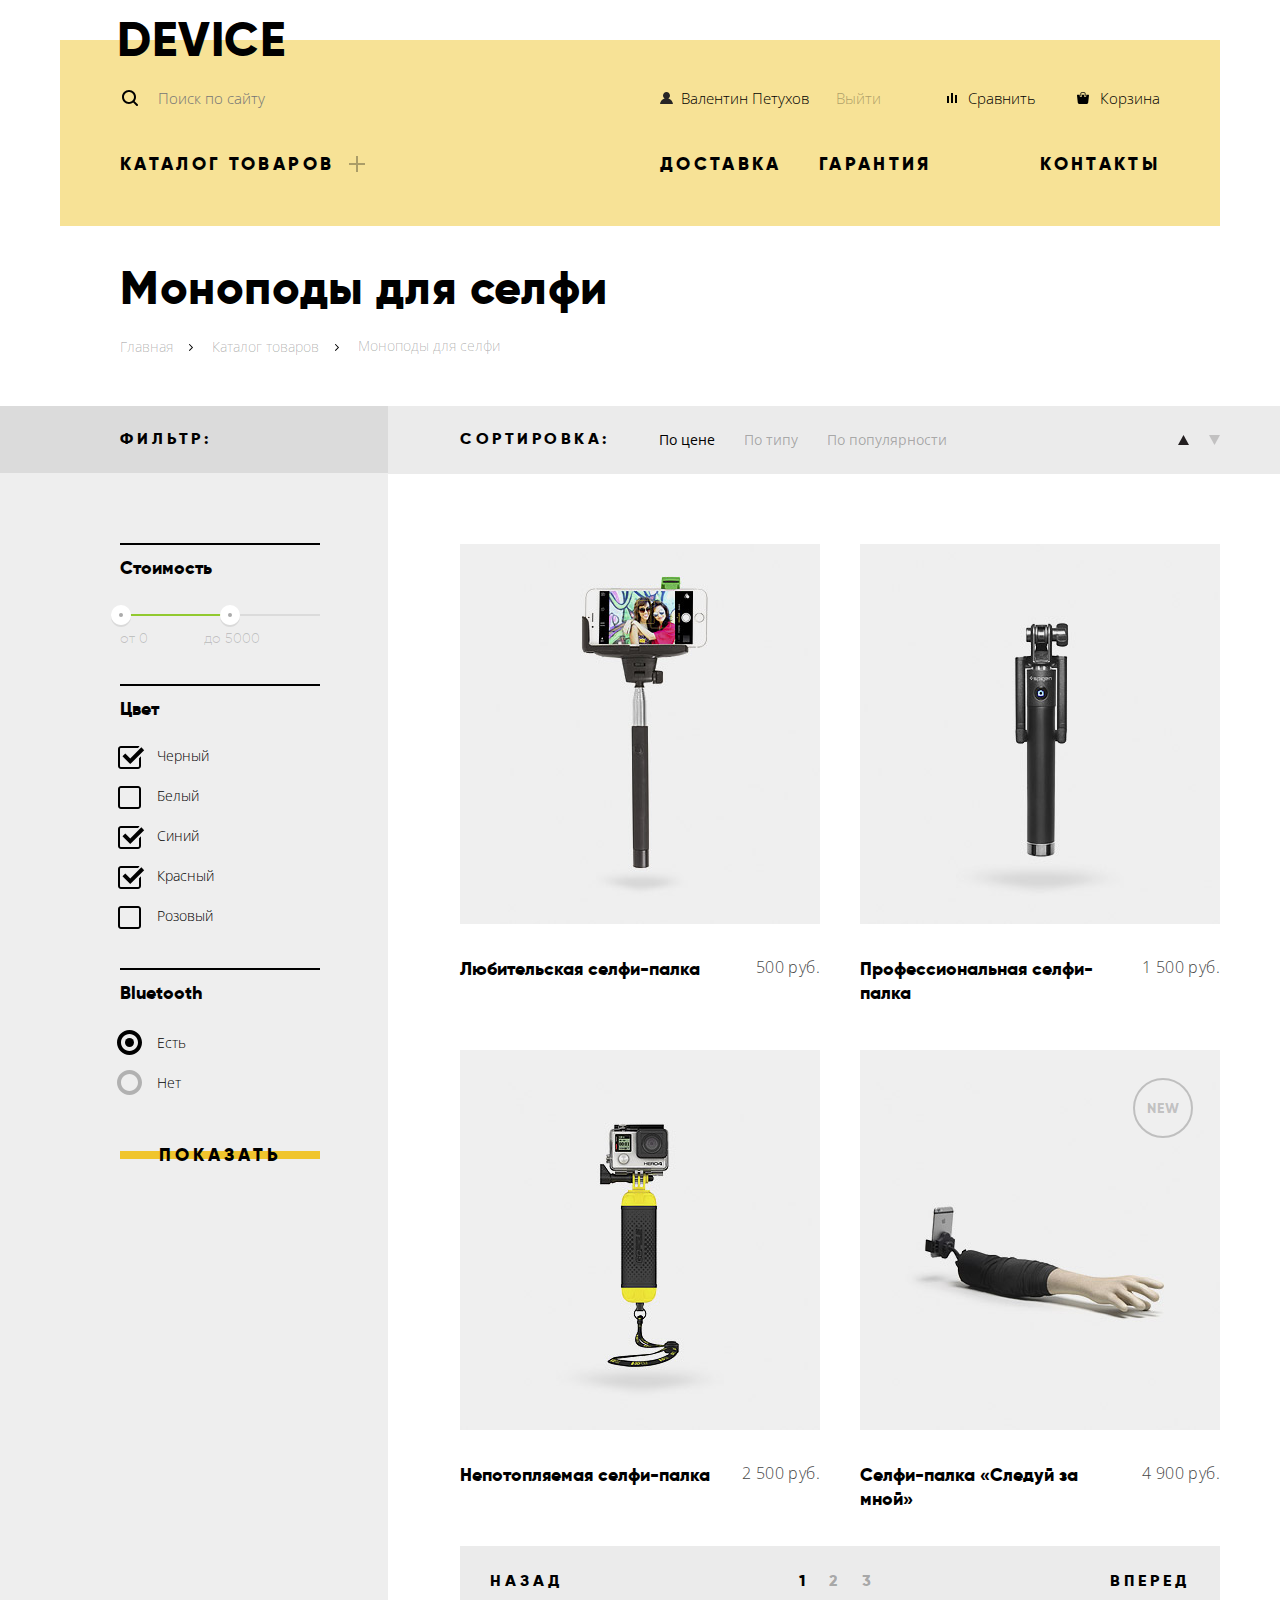
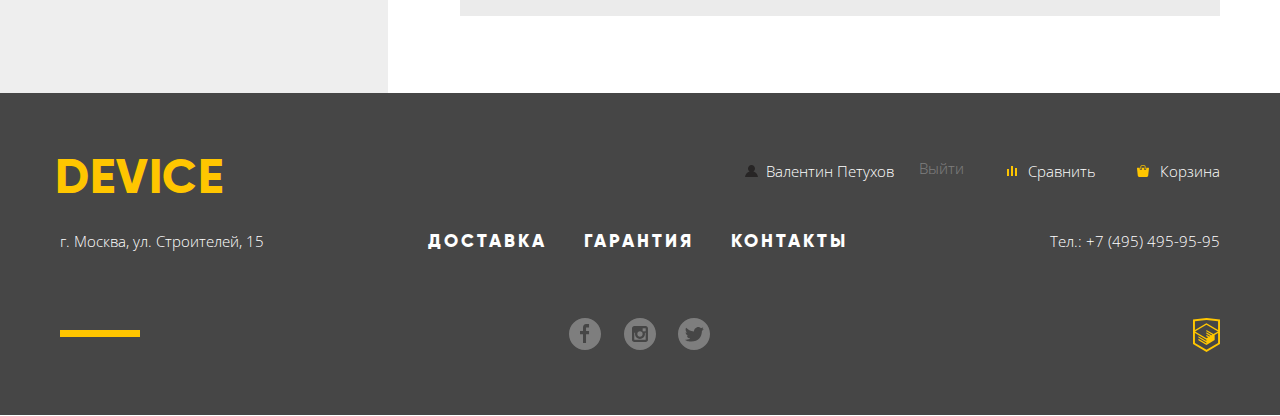
==== commit d3b6054c: "Проверка номер 2" ====
--- a/catalog-list.html
+++ b/catalog-list.html
@@ -5,7 +5,7 @@
     <title>Device. Моноподы для селфи</title>
     <link href="https://fonts.googleapis.com/css?family=Open+Sans:300,400&amp;subset=cyrillic" rel="stylesheet">
     <link rel="stylesheet" href="css/normalize.css">
-    <link href="css/main-min.css" rel="stylesheet">
+    <link href="css/main.css" rel="stylesheet">
   </head>
   <body>
     <header class="main-header">
@@ -53,7 +53,7 @@
           <section class="filter">
             <h2>Фильтр:</h2>
           </section>
-          <form action="https:\\echo.htmlacademy.ru" class="filter-forms">
+          <form action="#" class="filter-forms">
             <fieldset>
               <legend>Стоимость</legend>
               <!-- Вопрос по поводу ползунков, как их сделать -->
@@ -96,7 +96,7 @@
           </section>
           <section class="product-overview">
             <article class="product-overview-item">
-              <img src="img/product-1.jpg" width="360" alt="Картинка товара" class="card-product-img">
+              <img src="img/product-1.jpg" alt="Картинка товара" class="card-product-img" width="360" height="380">
               <div class="back-card">
                 <a href="#" class="btn btn-card">В корзину</a>
                 <a href="#" class="btn-compare">Добавить к сравнению</a>
@@ -107,18 +107,18 @@
               </div>
             </article>
             <article class="product-overview-item">
-              <img src="img/product-2.jpg" width="360" alt="Картинка товара" class="card-product-img">
+              <img src="img/product-2.jpg" alt="Картинка товара" class="card-product-img" width="360" height="380">
               <div class="back-card">
                 <a href="#" class="btn btn-card">В корзину</a>
                 <a href="#" class="btn-compare">Добавить к сравнению</a>
               </div>
               <div class="title-product-box">
-                <h3><a href="#" class="title-product" class="title-product">Профессиональная селфи-палка</a></h3>
+                <h3><a href="#" class="title-product">Профессиональная селфи-палка</a></h3>
                 <p>1 500 руб.</p>
               </div>
             </article>
             <article class="product-overview-item">
-              <img src="img/product-3.jpg" width="360" alt="Картинка товара" class="card-product-img">
+              <img src="img/product-3.jpg" alt="Картинка товара" class="card-product-img" width="360" height="380">
               <div class="back-card">
                 <a href="#" class="btn btn-card">В корзину</a>
                 <a href="#" class="btn-compare">Добавить к сравнению</a>
@@ -129,7 +129,7 @@
               </div>
             </article>
             <article class="product-overview-item new">
-              <img src="img/product-4.jpg" width="360" alt="Картинка товара" class="card-product-img">
+              <img src="img/product-4.jpg" width="360" height="380" alt="Картинка товара" class="card-product-img">
               <div class="back-card">
                 <a href="#" class="btn btn-card">В корзину</a>
                 <a href="#" class="btn-compare">Добавить к сравнению</a>
@@ -179,7 +179,7 @@
         </div>
       </div>
     </footer> 
-    <script src="js/main.js"></script>   
+    <script src="js/main-min.js"></script>   
   </body>
 </html>
 
--- a/css/main.css
+++ b/css/main.css
@@ -0,0 +1,2070 @@
+@font-face {
+    font-family: 'Gilroy';
+    src: url('../fonts/gilroyextrabold-webfont.woff2') format('woff2'),
+         url('../fonts/gilroyextrabold-webfont.woff') format('woff');
+    font-weight: 700;
+    font-style: normal;
+}
+
+@font-face {
+    font-family: 'Gilroy';
+    src: url('../fonts/gilroylight-webfont.woff2') format('woff2'),
+         url('../fonts/gilroylight-webfont.woff') format('woff');
+    font-weight: 300;
+    font-style: normal;
+}
+
+/* font-family: 'Open Sans', Arial, sans-serif; */
+/* font-family: 'Gilroy', Arial, sans-serif; */
+html,
+body {
+  margin: 0;
+  padding: 0;
+  font-family: 'Open Sans', Arial, sans-serif;
+  font-weight: 300;
+  font-size: 15px;
+  line-height: 30px;
+  color: #464646;
+  background-color: #ffffff;
+}
+
+a {
+  text-decoration: none;
+}
+
+.main-header {
+  width: 1160px;
+  min-height: 300px;
+  padding: 0 20px;
+  padding-top: 1px;
+  margin: 0 auto;
+  margin-top: -1px;
+  position: relative;
+}
+
+.main-navigation a:hover,
+.main-navigation a:focus,
+.site-navigation a:hover,
+.site-navigation a:focus {
+  color: rgba(0, 0, 0, 0.6);
+}
+
+.main-navigation a:active,
+.site-navigation a:active{
+  color: rgba(0, 0, 0, 0.3);
+}
+
+/* Стили логотипа */ 
+.main-header .logo {
+  position: absolute;
+  left: 77px;
+  top: 14px;
+}
+
+.logo {
+  font-family: 'Gilroy', Arial, sans-serif;
+  font-size: 48px;
+  font-weight: 700;
+  line-height: normal;
+  color:#000000;
+  text-transform: uppercase;
+  letter-spacing: 0.85px;
+}
+
+.logo:hover {
+  color: rgba(0, 0, 0, 0.6);
+  cursor: pointer;
+}
+
+.logo:active {
+  color: rgba(0, 0, 0, 0.3);
+}
+
+/* Стили основной навигации сайта */
+.main-navigation {
+  background-color: #f7e296; 
+  color: #000000;
+  margin-top: 40px;
+  width: 1040px;
+  min-height: 264px;
+  padding-left: 60px;
+  padding-right: 60px;
+  padding-top: 35px;
+}
+
+.inner-main-navigation {
+  min-height: 151px;
+}
+
+.wrap-flex {
+  display: -webkit-box;
+  display: -ms-flexbox;
+  display: flex;
+  -webkit-box-orient: horizontal;
+  -webkit-box-direction: normal;
+      -ms-flex-direction: row;
+          flex-direction: row;
+  -webkit-box-align: center;
+      -ms-flex-align: center;
+          align-items: center;
+  margin-top: -2px;
+}
+
+/* Форма поиска, ссылка входа, ссылка сравнения, ссылка корзины */
+.site-search {
+  -ms-flex-preferred-size: 500px;
+      flex-basis: 500px;
+  margin-right: 14px;
+}
+
+.site-search .field-search {
+  background-color: #f7e296;
+  background-image: url(../img/search.svg);
+  background-repeat: no-repeat;
+  background-position: 2px 17px;
+  color: rgba(0, 0, 0, 0.3);
+  width: 355px;
+  padding-top: 10px;
+  padding-bottom: 10px;
+  padding-left: 38px;
+  padding-right: 20px;
+  border: none;
+  font-size: 15px;
+  line-height: 30px;
+  font-weight: 300;
+  font-family: 'Open Sans', Arial, sans-serif;
+}
+
+.site-search .field-search:placeholder {
+  color: rgba(0, 0, 0, 0.3);
+}
+
+.site-search input[type="search"]:focus {
+  outline: none;
+  padding-bottom: 8px;
+  border-bottom: 2px solid #000000;
+}
+
+.site-search .btn-search {
+  padding: 8px 19px;
+  margin-left: -4px;
+  border: 2px solid #000000; 
+  background-color: #f7e296;
+  font-size: 15px;
+  line-height: 30px;
+  font-weight: 300;
+  font-family: 'Open Sans', Arial, sans-serif;
+  opacity: 0;
+}
+
+/* Вопрос по поводу выхода с фокуса и скрытия кнопки */
+/* В IE 11 съезжает нижний border у поля поиска */
+.site-search > .field-search:focus + .btn-search {
+  opacity: 1;
+  -webkit-transition: 1s;
+  -o-transition: 1s;
+  transition: 1s;
+}
+
+.site-search .btn-search:hover {
+  background-color: #000000;
+  color: #ffffff;
+}
+
+.site-search .btn-search:active {
+  background-color: #000000;
+  color: rgba(255, 255, 255, 0.3);
+}
+
+.user-sing,
+.user-name{
+  -ms-flex-preferred-size: 133px;
+      flex-basis: 133px;
+  -webkit-box-flex: 1;
+      -ms-flex-positive: 1;
+          flex-grow: 1;
+  padding-left: 32px;
+  margin-left: 20px;
+  position: relative;
+}
+
+.user-sing:hover::before,
+.user-name:hover::before {
+  opacity: 0.6;
+}
+
+.user-sing:active::before,
+.user-name:active::before {
+  opacity: 0.3;
+}
+
+.user-sing::before,
+.user-name::before {
+  content: "";
+  position: absolute;
+  top: 9px;
+  left: 6px;
+  width: 13px;
+  height: 12px;
+  background-image: url(../img/user.svg);
+  background-position: center;
+  background-repeat: no-repeat;
+}
+
+.user-name {
+  -ms-flex-preferred-size: 133px;
+      flex-basis: 133px;
+  padding-left: 27px;
+  margin-left: 20px;
+  position: relative;
+}
+
+.user-name:hover::before {
+  opacity: 0.6;
+}
+
+.user-name:active::before {
+  opacity: 0.3;
+}
+
+.out {
+  -ms-flex-preferred-size: 80px;
+      flex-basis: 80px;
+  margin-left: 20px;
+  opacity: 0.3;
+}
+
+.main-navigation .compare {
+  -ms-flex-preferred-size: 100px;
+      flex-basis: 100px;
+  margin-left: 20px;
+  text-align: right;
+  position: relative;
+}
+
+.main-navigation .compare::before {
+  content: "";
+  position: absolute;
+  top: 9px;
+  left: 9px;
+  width: 13px;
+  height: 12px;
+  background-image: url(../img/compare.svg);
+  background-position: center;
+  background-repeat: no-repeat;
+}
+
+.compare:hover::before {
+  opacity: 0.6;
+}
+
+.compare:active::before {
+  opacity: 0.3;
+}
+
+.main-navigation .cart {
+  -ms-flex-preferred-size: 100px;
+      flex-basis: 100px;
+  margin-left: 24px;
+  text-align: right;
+  position: relative;
+}
+
+.main-navigation .cart::before {
+  content: "";
+  position: absolute;
+  top: 9px;
+  left: 16px;
+  width: 13px;
+  height: 12px;
+  background-image: url(../img/cart.svg);
+  background-position: center;
+  background-repeat: no-repeat;
+}
+
+.cart:hover::before {
+  opacity: 0.6;
+}
+
+.cart:hover::before {
+  opacity: 0.3;
+}
+
+/* Стили основног меню */
+.site-navigation {
+  display: -webkit-box;
+  display: -ms-flexbox;
+  display: flex;
+  -webkit-box-orient: horizontal;
+  -webkit-box-direction: normal;
+      -ms-flex-direction: row;
+          flex-direction: row;
+  -webkit-box-pack: justify;
+      -ms-flex-pack: justify;
+          justify-content: space-between;
+}
+
+.site-navigation,
+.site-navigation ul,
+.slider {
+  list-style: none;
+  margin: 0;
+  padding: 0;
+}
+
+.site-navigation {
+  margin-top: 26px;
+}
+
+.main-navigation a,
+inner-main-navigation a,
+.site-navigation a {
+  color: #000000;
+}
+
+.site-navigation > li {
+  font-family: 'Gilroy', Arial, sans-serif;
+  font-weight: 700;
+  font-size: 18px;
+  letter-spacing: 3.35px;
+  text-transform: uppercase;
+  margin-left: 20px;
+  margin-right: 20px;
+}
+
+.site-navigation > li:first-child{
+  position: relative;
+  margin-left: 0;
+}
+
+.site-navigation > li:last-child{
+  margin-right: 0;
+}
+
+li.nav-catalog-list {
+  width: 250px;
+  margin-right: 270px;
+}
+
+.catalog-deco {
+  position: relative;
+  padding-right: 34px;
+}
+
+.catalog-deko::after {
+  content: "";
+  opacity: 0.3;
+  position: absolute;
+  top: 7px;
+  right: 5px;
+  width: 16px;
+  height: 16px;
+  background-image: url(../img/plus-sign.png);
+  background-repeat: no-repeat;
+}
+
+.nav-warranty {
+  margin-left: -3px;
+}
+
+.nav-contact {
+  -ms-flex-preferred-size: 130px;
+      flex-basis: 130px;
+  -webkit-box-flex: 1.6;
+      -ms-flex-positive: 1.6;
+          flex-grow: 1.6;
+  text-align: right;
+  letter-spacing: 3.4px;
+}
+
+ul.sub-site-navigation {
+  display: none; /* отключить после настройки */
+  -webkit-box-orient: vertical;
+  -webkit-box-direction: normal;
+      -ms-flex-direction: column;
+          flex-direction: column;
+  -ms-flex-line-pack: start;
+      align-content: flex-start;
+  -ms-flex-wrap: wrap;
+      flex-wrap: wrap;
+  height: 108px;
+  width: 1040px;
+  position: absolute;
+  top: 23px;
+  left: -60px;
+  z-index: 20;
+  padding-top: 20px;
+  padding-bottom: 34px;
+  padding-left: 60px;
+  padding-right: 60px;
+  background-color: #f7e296;
+  font-family: 'Open Sans', Arial, sans-serif;
+  font-size: 15px;
+  font-weight: 300;
+  line-height: 36px;
+  letter-spacing: normal;
+  text-transform: none;
+}
+
+.nav-catalog-list:hover ul.sub-site-navigation {
+  display: -webkit-box;
+  display: -ms-flexbox;
+  display: flex;
+}
+
+ul.sub-site-navigation li{
+  width: 200px;
+  margin-right: 40px;
+}
+
+ul.sub-site-navigation li:last-child {
+  margin-bottom: 20px;
+}
+
+/* Стилизация Слайдера */
+.slider {
+  padding-right: 60px;
+  position: relative;
+  top: -121px;
+}
+
+.item {
+  display: none;
+  -webkit-box-orient: horizontal;
+  -webkit-box-direction: normal;
+      -ms-flex-direction: row;
+          flex-direction: row;
+  -webkit-box-pack: justify;
+      -ms-flex-pack: justify;
+          justify-content: space-between;
+}
+
+.slider-img {
+  width: 560px;
+  height: 500px;
+  display: -webkit-box;
+  display: -ms-flexbox;
+  display: flex;
+  -webkit-box-pack: center;
+      -ms-flex-pack: center;
+          justify-content: center;
+  -webkit-box-align: center;
+      -ms-flex-align: center;
+          align-items: center;
+  -ms-flex-line-pack: center;
+      align-content: center;
+}
+
+.slider-img img {
+  width: auto;
+  height: auto;
+  margin-left: auto;
+  margin-right: auto; 
+}
+
+.slider-description {
+  width: 500px;
+  padding-top: 40px;
+  position: relative;
+}
+
+.slider-description::before {
+  content: "";
+  position: absolute;
+  top: 46px;
+  left: -1px;
+  width: 100px;
+  height: 7px;
+  background-color: #ffffff;
+}
+
+.slider-description h3 {
+  font-family: 'Gilroy', Arial, sans-serif;
+  font-size: 47px;
+  font-weight: 700;
+  line-height: 56px;
+  letter-spacing: 0.6px;
+  margin-top: 50px;
+  margin-bottom: 45px;
+  color: #000000;
+  position: relative;
+  z-index: 10;
+}
+
+.item-1 h3::after {
+  content: "01";
+  font-family: 'Gilroy', Arial, sans-serif;
+  font-size: 179px;
+  font-weight: 700;
+  color: #ffffff;
+  position: absolute;
+  top: -30px;
+  right: -10px;
+  width: auto;
+  height: auto;
+  z-index: -10;
+}
+
+.item-2 h3::after {
+  content: "02";
+  font-family: 'Gilroy', Arial, sans-serif;
+  font-size: 179px;
+  font-weight: 700;
+  color: #ffffff;
+  position: absolute;
+  top: -30px;
+  right: -10px;
+  width: auto;
+  height: auto;
+  z-index: -10;
+}
+
+.item-3 h3::after {
+  content: "03";
+  font-family: 'Gilroy', Arial, sans-serif;
+  font-size: 179px;
+  font-weight: 700;
+  color: #ffffff;
+  position: absolute;
+  top: -30px;
+  right: -10px;
+  width: auto;
+  height: auto;
+  z-index: -10;
+}
+
+.slider-description p {
+  width: 481px;
+  margin-top: -27px;
+  margin-bottom: 44px;
+  letter-spacing: 0.16px;
+}
+
+.btn {
+  display: inline-block;
+  vertical-align: middle;
+  padding-top: 8px;
+  padding-bottom: 8px;
+  font-family: 'Gilroy', Arial, sans-serif;
+  font-size: 18px;
+  line-height: 24px;
+  letter-spacing: 4px;
+  font-weight: 700;
+  color: #000000;
+  text-align: center;
+  text-transform: uppercase;
+  background-image: url(../img/line-btn.png);
+  background-position: center;
+  background-repeat: repeat-x;
+  background-color: none;
+}
+
+.btn:hover {
+  background-color: #f0c52e;
+  -webkit-transition-duration: 0.5s;
+       -o-transition-duration: 0.5s;
+          transition-duration: 0.5s;
+  -webkit-transition-property: background;
+  -o-transition-property: background;
+  transition-property: background;
+  -webkit-transition-timing-function: ease-in-out;
+       -o-transition-timing-function: ease-in-out;
+          transition-timing-function: ease-in-out;
+}
+
+.btn:active {
+  color: rgba(0, 0, 0, 0.3);
+}
+
+.btn-slider {
+  width: 220px;
+}
+
+.technical-parameters {
+  border-collapse: collapse;
+  margin-top: 50px;
+}
+
+.technical-parameters td {
+  font-family: 'Gilroy', Arial, sans-serif;
+  font-size: 36px;
+  font-weight: 300;
+  line-height: 48px;
+  padding: 0;
+  padding-right: 75px;
+}
+
+.technical-parameters .slider-1-first-column {
+  padding-right: 78px;
+}
+
+.technical-parameters .slider-1-second-column {
+  padding-right: 80px;
+}
+
+.technical-parameters .slider-1-third-column {
+  padding-right: 60px;
+}
+
+.technical-parameters th {
+  font-weight: 300;
+  font-size: 13px;
+  line-height: 30px;
+}
+
+.item-active {
+  display: -webkit-box;
+  display: -ms-flexbox;
+  display: flex;
+}
+
+/* Переключатели слайдера */
+.slider-navigation {
+  display: -webkit-box;
+  display: -ms-flexbox;
+  display: flex;
+  -webkit-box-orient: horizontal;
+  -webkit-box-direction: normal;
+      -ms-flex-direction: row;
+          flex-direction: row;
+  position: absolute;
+  right: 94px;
+  bottom: 272px;
+}
+
+.slider-switch {
+  width: 12px;
+  height: 12px;
+  margin-left: 10px;
+  margin-right: 10px;
+  background-image: url(../img/slider-switch.svg);
+  background-size: contain;
+}
+
+.slider-switch.active {
+  background-image: url(../img/slider-switch-active.svg);
+}
+
+/* Стили подвала */
+.main-footer {
+  background-color: #464646;
+  color: #ffffff;
+}
+
+.main-footer a {
+  color: #ffffff;
+}
+
+.main-footer a:hover {
+  color: rgba(255, 255, 255, 0.6);
+}
+
+.main-footer a:active {
+  color: rgba(255, 255, 255, 0.3);
+}
+
+.container-center {
+  width: 1160px;
+  padding: 60px 20px;
+  margin: 0 auto;
+}
+
+.main-footer .container-center {
+  background-color: #464646;
+  padding-bottom: 63px;
+  margin-top: 0;
+}
+
+.main-footer .row {
+  display: flex;
+  flex-direction: row;
+  align-items: flex-start;
+}
+
+.main-footer .logo {
+  color: #ffc600;
+  margin-right: auto;
+  line-height: 49px;
+  margin-left: -5px;
+}
+
+.main-footer .logo:hover {
+  color: rgba(255, 198, 0, 0.6);
+}
+
+.main-footer .user-sing {
+  flex-basis: 0;
+}
+
+.main-footer .user-sing,
+.main-footer .user-name {
+  flex-grow: 0;
+  padding-top: 3px;
+}
+
+.main-footer .user-sing::before,
+.main-footer .user-name:before {
+  content: "";
+  background-image: url(../img/user-yellow.svg);
+  top: 12px;
+}
+
+.main-footer .compare {
+  padding-left: 27px;
+  padding-top: 3px;
+  margin-left: 37px;
+  position: relative;
+}
+
+.main-footer .inner-compare {
+  margin-left: 2px;
+}
+
+.main-footer .compare::before {
+  content: "";
+  position: absolute;
+  top: 12px;
+  left: 4px;
+  width: 13px;
+  height: 12px;
+  background-image: url(../img/compare-yellow.svg);
+  background-position: center;
+  background-repeat: no-repeat;
+}
+
+.main-footer .cart {
+  padding-left: 27px;
+  padding-top: 3px;
+  margin-left: 37px;
+  position: relative;
+}
+
+.main-footer .cart::before {
+  content: "";
+  position: absolute;
+  top: 12px;
+  left: 3px;
+  width: 13px;
+  height: 12px;
+  background-image: url(../img/cart-yellow.svg);
+  background-position: center;
+  background-repeat: no-repeat;
+}
+
+.main-footer .row-middle {
+  justify-content: space-between;
+  margin-top: 9px;
+  align-items: center;
+}
+
+.service-footer {
+  width: 457px;
+  display: flex;
+  justify-content: space-between;
+  align-items: center;
+  align-content: center;
+  flex-wrap: wrap;
+  padding-left: 8px;
+  padding-right: 8px;
+  margin-right: 38px;
+}
+.service-footer a {
+  text-transform: uppercase;
+  font-family: 'Gilroy', Arial, sans-serif;
+  font-weight: 700;
+  font-size: 18px;
+  letter-spacing: 3.1px;
+  margin-left: 18px;
+  margin-right: 18px;
+}
+
+.main-footer .row-bottom {
+  justify-content: space-between;
+  margin-top: 47px;
+}
+
+.line-footer-deko {
+  width: 80px;
+  height: 7px;
+  margin-top: 12px;
+  margin-right: -10px;
+  background-color: #ffc600;
+}
+
+.main-footer .social {
+  width: 142px;
+  display: flex;
+  justify-content: space-between;
+  align-items: center;
+  font-size: 0;
+  margin-right: 43px;
+}
+.main-footer .social-btn {
+  width: 33px;
+  height: 33px;
+  opacity: 0.3;
+}
+
+.main-footer .social-btn:hover {
+  opacity: 0.6;
+}
+
+.main-footer .social-btn:active {
+  opacity: 0.1;
+}
+
+.facebook {
+  background-image: url(../img/fb-social-icon.svg);
+  background-repeat: no-repeat;
+}
+
+.instagram {
+  background-image: url(../img/instagram-social-icon.svg);
+  background-repeat: no-repeat;
+}
+
+.twitter {
+  background-image: url(../img/tw-social-icon.svg);
+  background-repeat: no-repeat;
+}
+
+.logo-developer {
+  font-size: 0;
+  width: 27px;
+  height: 34px;
+  background-image: url(../img/logo-developer.svg);
+}
+
+.logo-developer:hover {
+  opacity: 0.6;
+}
+
+.logo-developer:active {
+  opacity: 0.3;
+}
+
+/* Стили основного содержания страницы */
+/* Список популярных категорий товаров */
+.popular-product-category {
+  width: 1200px;
+  margin: 0 auto;
+  margin-top: -33px;
+}
+
+.popular-product-category .popular-product-category-list {
+  display: flex;
+  flex-direction: row;
+  justify-content: space-between;
+  align-items: flex-start;
+  align-content: flex-start;
+  list-style: none;
+  padding: 0;
+}
+
+.popular-product-category-list li {
+  flex-basis: 160px;
+  display: flex;
+  flex-direction: row;
+  align-items: flex-start;
+  align-content: flex-start;
+  padding-left: 20px;
+  padding-right: 20px;
+}
+
+.popular-product-category-item:hover .box {
+  background-color: rgba(240, 197, 46, 1);
+}
+
+.popular-product-category-item .box {
+  height: 160px;
+  width: 160px;
+  background-color: rgba(240, 197, 46, 0.5);
+  background-position: center ;
+  background-repeat: no-repeat;
+  margin-bottom: 33px;
+}
+
+.popular-product-category-item .vr {
+  background-image: url(../img/vr.svg);
+  background-position: 50% 49%;
+}
+
+.popular-product-category-item .vr:active {
+  background-image: url(../img/vr-active.svg);
+}
+
+.popular-product-category-item .selfie-stick {
+  background-image: url(../img/monopod.svg);
+  background-position: center 92%;
+}
+
+.popular-product-category-item .selfie-stick:active {
+  background-image: url(../img/monopod-active.svg);
+}
+
+.popular-product-category-item .action-camera {
+  background-image: url(../img/action-camera.svg);
+  background-position: 55% 51%;
+}
+
+.popular-product-category-item .action-camera:active {
+  background-image: url(../img/action-camera-active.svg);
+}
+
+.popular-product-category-item .fitness-bracelet {
+  background-image: url(../img/fitness-bracelet.svg);
+  background-position: 52% 52%;
+}
+
+.popular-product-category-item .fitness-bracelet:active {
+  background-image: url(../img/fitness-bracelet-active.svg);
+}
+
+.popular-product-category-item .smart-watch {
+  background-image: url(../img/smart-watch.svg);
+  background-position: 53% 52%;
+}
+
+.popular-product-category-item .smart-watch:active {
+  background-image: url(../img/smart-watch-active.svg);
+}
+
+.popular-product-category-item .quadrocopter {
+  background-image: url(../img/quadrocopter.svg);
+  background-position: 48% 53%;
+}
+
+.popular-product-category-item .quadrocopter:active {
+  background-image: url(../img/quadrocopter-active.svg);
+}
+
+.popular-product-category-item a {
+  display: flex;
+  flex-direction: column;
+  font-family: 'Gilroy', Arial, sans-serif;
+  font-weight: 700;
+  font-size: 18px;
+  line-height: 24px;
+  color: #000000;
+}
+
+.popular-product-category-item a:active {
+  color: rgba(0, 0, 0, 0.3);
+}
+
+/* Услуги  */
+.service {
+  min-width: 1200px;
+  min-height: 309px;
+  margin-top: 79px;
+  padding-bottom: 57px;
+  position: relative;
+  z-index: 1;
+  overflow: hidden;
+}
+
+.service::after {
+  content: "";
+  width: 100%;
+  height: 5000px;
+  position: absolute;
+  top: 100px;
+  left: 0;
+  z-index: -1;
+  background-color: #e5e5e5;
+}
+
+.service-list {
+  display: flex;
+  flex-direction: column;
+  justify-content: flex-start;
+  align-items: flex-start;
+  align-content: flex-start;
+  flex-wrap: wrap;
+  position: relative;
+  width: 1160px;
+  margin: 0 auto;
+  padding-top: 70px;
+  padding-bottom: 70px;
+}
+
+.service-list dt {
+  width: 277px;
+  margin: 12px 0;
+  position: relative;
+}
+
+.service-list dt.active {
+  background-color: #000000;
+}
+
+dt.active a.btn-active {
+  display: inline-block;
+  vertical-align: middle;
+  padding-top: 8px;
+  padding-bottom: 8px;
+  font-family: 'Gilroy', Arial, sans-serif;
+  font-size: 18px;
+  line-height: 24px;
+  letter-spacing: 4px;
+  font-weight: 700;
+  text-align: center;
+  text-transform: uppercase;
+  color: #f7e184;
+}
+
+dt.active a.btn-active:hover {
+  color: rgba(247, 225, 132, 0.8);
+}
+
+dt.active a.btn-active:active {
+  color: rgba(247, 225, 132, 0.3);
+}
+
+.service-list dd {
+  display: none;
+  position: absolute;
+  top: 0;
+  left: 284px;
+  width: 460px;
+  margin-right: 277px;
+  margin: 0;
+  padding-left: 115px;
+  padding-top: 80px;
+  padding-bottom: 62px;
+  letter-spacing: 0.3px;
+}
+
+.service-item::after {
+  content: "";
+  width: 260px;
+  height: 260px;
+  position: absolute;
+  right: -297px;
+  top: 12%;
+  background-position: center;
+  z-index: 1;
+}
+
+.delivery::after {
+  content: "";
+  background-image: url(../img/service-delivery.svg);
+  background-repeat: no-repeat; 
+}
+
+.warranty::after {
+  background-image: url(../img/service-warranty.svg);
+  background-repeat: no-repeat; 
+}
+
+.credit::after {
+  background-image: url(../img/service-credit.svg);
+  background-repeat: no-repeat; 
+}
+
+.service-item h3 {
+  font-family: 'Gilroy', Arial, sans-serif;
+  margin-top: -5px;
+  margin-bottom: 30px;
+  font-weight: 700;
+  font-size: 47px;
+  line-height: 48px;
+  letter-spacing: 1.2px;
+  color: #000000;
+}
+
+.service-list dd.service-item-active {
+  display: inline-block;
+  vertical-align: middle;
+}
+
+.service-list dd::before {
+  content: "";
+  width: 8px;
+  height: 100%;
+  position: absolute;
+  top: 0;
+  left: -7px;
+  background-color: #000000;
+}
+
+.btn-service {
+  width: 160px;
+}
+
+.btn-service:active {
+  padding-right: 117px;
+  background-image: none;
+  background-color: #000000;
+  color: #f7e184;
+  transition-property: none;
+}
+
+/* Список компаний-партнеров */
+.company {
+  width: 1160px;
+  padding: 95px 20px;
+  margin: 0 auto;
+}
+
+.company-list {
+  display: flex;
+  justify-content: space-between;
+  align-items: flex-start;
+  align-content: flex-start;
+  flex-wrap: wrap;
+  list-style: none;
+  padding: 0;
+  margin: 0;
+}
+
+.company-list .company-box {
+  width: 260px;
+  height: 100px;
+  background-repeat: no-repeat;
+  background-position: center;
+}
+
+.company-list a {
+  display: inline-block;
+  vertical-align: middle;
+  font-size: 0;
+  width: 260px;
+  height: 100px;
+}
+
+.djl {
+  background-image: url(../img/company-djl.jpg); 
+  opacity: 0.2;
+}
+
+.djl:hover {
+  background-image: url(../img/company-djl-hover.jpg);
+  opacity: 1;  
+}
+
+.sp-gadgets {
+  background-image: url(../img/company-sp-gadgets.jpg);
+  opacity: 0.2;
+}
+
+.sp-gadgets:hover {
+  background-image: url(../img/company-sp-gadgets-hover.jpg);
+  opacity: 1;
+}
+
+.go-pro {
+  background-image: url(../img/company-go-pro.jpg);
+  opacity: 0.2;
+}
+
+.go-pro:hover {
+  background-image: url(../img/company-go-pro-hover.jpg);
+  opacity: 1;
+}
+
+.vive {
+  background-image: url(../img/company-vive.jpg);
+  opacity: 0.2;
+}
+
+.vive:hover {
+  background-image: url(../img/company-vive-hover.jpg);
+  opacity: 1;
+}
+
+/* Блок "О нас", блок "Контакты" */
+.start-flex {
+  align-items: flex-start;
+  margin-top: -51px;
+  padding-bottom: 30px;
+}
+
+.about-us {
+  width: 560px;
+  margin-right: 20px;
+  padding-bottom: 51px;
+  padding-top: 3px;
+}
+
+.about-us h2 {
+  font-family: 'Gilroy', Arial, sans-serif;
+  font-weight: 700;
+  font-size: 47px;
+  line-height: 48px;
+  color: #000000;
+  margin-bottom: 40px;
+  position: relative;
+}
+
+.about-us h2::before {
+  content: "";
+  width: 80px;
+  height: 7px;
+  background-color: #000000;
+  top: -54px;
+  left: 0;
+  position: absolute;
+  z-index: 1;
+}
+
+.about-us p {
+  width: 475px;
+  margin-top: 30px;
+  margin-bottom: 30px;
+  letter-spacing: 0.05px;
+}
+
+.delivery-service {
+  display: block;
+  position: relative;
+  vertical-align: baseline;
+  margin-top: 30px;
+  margin-bottom: 55px;
+  padding-top: 37px;
+  padding-left: 15px;
+  margin-left: 21px;
+  font-family: 'Gilroy', Arial, sans-serif;
+  font-weight: 700;
+  font-size: 16px;
+  line-height: 40px;
+  color: #000000;
+  list-style: none;
+}
+
+.delivery-service li::before {
+  content: "";
+  background-image: url(../img/list-style-type.svg);
+  background-repeat: no-repeat;
+  background-position: center;
+  width: 8px;
+  height: 40px;
+  position: absolute;
+  left: -21px;
+}
+
+.btn-about-us {
+  width: 259px;
+}
+
+.contacts {
+  width: 560px;
+  margin-left: 20px;
+}
+
+.contacts h2 {
+  font-family: 'Gilroy', Arial, sans-serif;
+  font-weight: 700;
+  font-size: 47px;
+  padding-top: 5px;
+  line-height: 43px;
+  color: #000000;
+  margin-bottom: 40px;
+  position: relative;
+}
+
+.contacts h2::before {
+  content: "";
+  width: 80px;
+  height: 7px;
+  background-color: #000000;
+  top: -50px;
+  left: 0;
+  position: absolute;
+  z-index: 1;
+}
+
+.contacts p {
+  margin-top: 30px;
+  margin-bottom: 40px; 
+  padding-top: 4px;
+  letter-spacing: 0.05px;
+}
+
+.contacts .contacts-map {
+  font-size: 0;
+}
+
+.btn-contacts {
+  width: 259px;
+  margin-top: 53px;
+  letter-spacing: 3.3px;
+}
+
+/* Стили модальных окон */
+/* Стили модального окна "Написать нам" */
+.modal {
+  position: fixed;
+  color: #464646;
+  background-color: #ffffff;
+  box-shadow: 0 0 50px -15px #000000;
+  z-index: 100;
+}
+
+.modal-feedback {
+  display: none;
+  top: 50px;
+  left: 50%;
+  width: 760px;
+  padding: 93px 100px 76px;
+  margin-left: -480px;
+}
+
+.modal-close {
+  position: absolute;
+  top: 22px;
+  right: 22px;
+  width: 56px;
+  height: 56px;
+  font-size: 0;
+  background-image: url(../img/modal-close-hover.svg);
+  background-repeat: no-repeat;
+  background-position: center;
+  background-color: transparent;
+  border: 0;
+  cursor: pointer;
+  opacity: 0.5;
+}
+
+.modal-close:hover {
+  opacity: 1;
+}
+
+.modal-close:active {
+  opacity: 0.3;
+}
+
+.form-feedback-message {
+  display: flex;
+  flex-direction: row;
+  flex-wrap: wrap;
+  justify-content: space-between;
+}
+
+.modal-feedback .wrap {
+  width: 360px;
+}
+
+.input-caption {
+  display: block;
+  font-family: 'Gilroy', Arial, sans-serif;
+  font-weight: 700;
+  font-size: 18px;
+  line-height: 24px;
+  margin-bottom: 7px;
+}
+
+.sender-name,
+.sender-email,
+.sender-message {
+  width: 100%;
+  box-sizing: border-box;
+  padding: 13px 20px;
+  font-family: 'Open Sans', Arial, sans-serif;
+  font-weight: 400;
+  font-size: 14px;
+  line-height: 18px;
+  background-color: #f2f2f2;
+  border: 0;
+  color: rgba(70, 70, 70, 0.4);
+}
+
+.sender-name:hover,
+.sender-email:hover,
+.sender-message:hover {
+  background-color: #eaeaea;
+}
+
+.sender-name:focus,
+.sender-email:focus,
+.sender-message:focus {
+  background-color: #ffffff;
+  outline: 3px solid #f7e296;
+}
+
+.sender-name:invalid,
+.sender-email:invalid,
+.sender-message:invalid {
+  background-color: #f6dada;
+  outline: 0;
+}
+
+.btn-feedback-send {
+  margin-top: 40px;
+  width: 200px;
+  border: 0;
+  background-color: transparent;
+}
+
+.modal-map {
+  display: none;
+  width: 960px;
+  height: 560px;
+  top: 50px;
+  left: 50%;
+  margin-left: -480px;
+}
+
+/* Содержание страницы каталога */
+.inner-main {
+  margin-top: -36px;
+}
+.inner-wrap {
+  padding-right: 20px;
+  padding-left: 20px;
+}
+
+.title-main {
+  width: 1040px;
+  padding-left: 80px;
+  padding-right: 80px;
+  margin: 0 auto;
+}
+
+.title-main h1 {
+  font-family: 'Gilroy', Arial, sans-serif;
+  font-weight: 700;
+  font-size: 47px;
+  line-height: 48px;
+  color: #000000;
+  margin-top: 1px;
+  margin-bottom: 18px;
+  letter-spacing: 0.6px;
+}
+
+.breadcrumbs {
+  display: flex;
+  justify-content: flex-start;
+  flex-wrap: wrap;
+  list-style: none;
+  padding: 0;
+  margin: 0;
+  margin-bottom: 49px;
+}
+
+.breadcrumbs li {
+  position: relative;
+  margin-right: 39px;
+}
+
+.breadcrumbs li::after {
+  content: "";
+  position: absolute;
+  width: 4px;
+  height: 7px;
+  background-image: url(../img/breadcrumbs-deco.svg);
+  background-repeat: no-repeat;
+  background-position: center;
+  top: 13px;
+  right: -20px;
+}
+
+.breadcrumbs li:last-child {
+  margin-right: 0;
+}
+
+.link-disabled::after {
+  display: none;
+}
+
+.breadcrumbs a,
+.link-disabled {
+  color: rgba(0, 0, 0, 0.3);
+  font-size: 14px;
+}
+
+.breadcrumbs a:hover {
+  color: rgba(0, 0, 0, 0.6);
+}
+
+.breadcrumbs a:active {
+  color: rgba(0, 0, 0, 0.1);
+}
+
+.flex-container {
+  display: flex;
+  flex-direction: row;
+  justify-content: space-between;
+  margin-top: -5px
+}
+
+.column-left {
+  display: flex;
+  flex-direction: column;
+  align-items: flex-end;
+  align-content: flex-end;
+  width: calc(50% - 252px);
+  min-width: 348px;
+  background-color: #eeeeee;
+  color: #000000;
+}
+
+.column-right {
+  display: flex;
+  flex-direction: column;
+  align-items: flex-start;
+  align-content: flex-start;
+  width: calc(50% + 252px);;
+  color: #000000;
+}
+
+/* Стили фильтра */
+.filter {
+  width: 268px;
+  padding-left: 60px;
+  background-color: #dbdbdb;
+  position: relative;
+}
+
+.filter::before {
+  content: "";
+  background-color: #dbdbdb;
+  width: 3000px;
+  min-height: 67px;
+  position: absolute;
+  left: -3000px;
+}
+
+.filter h2 {
+  font-family: 'Gilroy', Arial, sans-serif;
+  font-weight: 700;
+  font-size: 16px;
+  text-transform: uppercase;
+  line-height: 40px;
+  letter-spacing: 3.9px;
+  width: 268px;
+  word-wrap: break-word;
+}
+
+.filter-forms {
+  width: 200px;
+  padding:  70px 68px 70px 60px;
+  background-color: #eeeeee;
+  position: relative;
+  z-index: 1;
+}
+
+.filter-forms fieldset {
+  border: 0;
+  margin: 0;
+  padding: 0;
+  padding-bottom: 35px;
+}
+
+.filter-forms legend {
+  width: 200px;
+  border-top: 2px solid #000000;
+  font-family: 'Gilroy', Arial, sans-serif; 
+  font-weight: 700;
+  font-size: 18px;
+  line-height: 23px;
+  padding: 12px 0;
+}
+
+.btn-filter-forms {
+  border: 0;
+  background-color: transparent;
+  width: 200px;
+  margin-top: 3px;
+}
+
+.cost-filter {
+  width: 200px;
+  height: 2px;
+  margin-top: 22px;
+  margin-bottom: 33px;
+  background-color: #dbdbdb;
+  position: relative;
+}
+
+.line-cost-active {
+  width: 110px;
+  height: 2px;
+  left: 0;
+  background-color: #91c92f;
+  position: absolute;
+  z-index: 1;
+}
+
+.cost-min {
+  width: 20px;
+  height: 22px;
+  background-image: url(../img/filter-range.svg);
+  position: absolute;
+  top: -9px;
+  left: -9px;
+  z-index: 2;
+}
+
+.cost-max {
+  width: 20px;
+  height: 22px;
+  background-image: url(../img/filter-range.svg);
+  position: absolute;
+  top: -9px;
+  right: 80px;
+  z-index: 2;
+}
+
+.cost-min:active {
+  width: 22px;
+  height: 24px;
+  background-size: cover;
+  transform: translate(-1px, -1px);
+}
+
+.cost-max:active {
+  width: 22px;
+  height: 24px;
+  background-size: cover;
+  transform: translate(1px, -1px);
+}
+
+.cost-min:hover{
+  cursor: pointer;
+}
+
+.cost-max:hover{
+  cursor: pointer;
+}
+
+.cost-output {
+  font-family: 'Gilroy', Arial, sans-serif; 
+  font-weight: 300;
+  font-size: 14px;
+  line-height: 24px;
+  color: rgba(0,0,0,0.2);
+  position: absolute;
+  top: 12px;
+}
+
+.cost-min-output {
+  left: 0;
+}
+
+.cost-max-output {
+  right: 60px;
+}
+
+.label-color-checkbox {
+  display: inline-block;
+  vertical-align: middle;
+  width: 200px;
+  position: relative;
+  font-size: 14px;
+  line-height: 35px;
+  margin-top: 5px;
+}
+
+.color-checkbox {
+  margin-right: 24px;
+  opacity: 0;
+}
+
+.color-checkbox + span {
+  width: 27px;
+  height: 23px;
+  position: absolute;
+  left: -2px;
+  top: 8px;
+  background-image: url(../img/checkbox-off.svg);
+  background-repeat: no-repeat;
+}
+
+.color-checkbox:hover + span {
+  opacity: 0.6;
+}
+
+.color-checkbox:active + span {
+  background-image: url(../img/checkbox-on.svg);
+}
+
+.color-checkbox:disabled + span {
+  opacity: 0.25;
+}
+
+.color-checkbox:checked + span {
+  background-image: url(../img/checkbox-on.svg);
+}
+
+.color-checkbox:checked:hover + span {
+  opacity: 0.6;
+}
+
+.color-checkbox:checked:active + span {
+  background-image: url(../img/checkbox-off.svg);
+}
+
+.color-checkbox:checked:disabled + span {
+  opacity: 0.6;
+}
+
+.color-checkbox:checked:disabled:active + span {
+  background-image: url(../img/checkbox-on.svg);
+}
+
+.label-bluetooth-radio {
+  display: inline-block;
+  vertical-align: middle;
+  width: 200px;
+  position: relative;
+  font-size: 14px;
+  line-height: 29px;
+  margin-top: 11px;
+}
+
+.bluetooth-radio {
+  margin-right: 24px;
+  opacity: 0;
+}
+
+.bluetooth-radio + span {
+  width: 25px;
+  height: 25px;
+  position: absolute;
+  left: -3px;
+  top: 2px;
+  background-image: url(../img/radio-off.svg);
+  background-repeat: no-repeat;
+}
+
+.bluetooth-radio:hover + span {
+  opacity: 0.6;
+}
+
+.bluetooth-radio:active + span {
+  background-image: url(../img/radio-on.svg);
+}
+
+.bluetooth-radio:disabled + span {
+  opacity: 0.25;
+}
+
+.bluetooth-radio:disabled:active + span {
+  background-image: url(../img/radio-off.svg);
+}
+
+.bluetooth-radio:checked + span {
+  background-image: url(../img/radio-on.svg);
+}
+
+.bluetooth-radio:checked:hover + span {
+  opacity: 0.6;
+}
+
+.bluetooth-radio:checked:active + span {
+  background-image: url(../img/radio-off.svg);
+}
+
+.bluetooth-radio:checked:disabled + span {
+  opacity: 0.25;
+}
+
+.bluetooth-radio:checked:disabled:active + span {
+  background-image: url(../img/radio-on.svg);
+}
+
+/* Стили правой колонки с карточками товаров */
+.sort {
+  background-color: #ebebeb;
+  width: 100%;
+}
+
+.sort-wrapper {
+  margin-left: 72px;
+  padding-right: 20px;
+  width: 760px;
+  display: flex;
+  align-items: center;
+  align-content: center;
+  justify-content: space-between;
+  background-color: #ebebeb;
+}
+
+.sort h2 {
+  font-family: 'Gilroy', Arial, sans-serif;
+  font-weight: 700;
+  font-size: 16px;
+  text-transform: uppercase;
+  line-height: 41px;
+  letter-spacing: 3.5px;
+  max-width: 268px;
+  width: 185px;
+  word-wrap: break-word;
+}
+
+.sort a {
+  font-family: 'Open Sans', Arial, sans-serif;
+  font-weight: 400;
+  line-height: 18px;
+  font-size: 14px;
+  color: rgba(0, 0, 0, 0.3);
+  margin-left: -202px;
+  margin-right: 15px;
+}
+
+.sort a:hover {
+  color: rgba(0, 0, 0, 0.6);
+}
+
+.sort a:active {
+  color: rgba(0, 0, 0, 1);
+}
+
+.sort a.active {
+  color: rgba(0, 0, 0, 1);
+}
+
+.sort .triangle-wrap {
+  width: 42px;
+  display: flex;
+  justify-content: space-between;
+  align-items: center;
+}
+
+.sort .triangle {
+  width: 11px;
+  height: 10px;
+  margin-left: 0;
+  margin-right: 0;
+  opacity: 0.2;
+}
+
+.sort .triangle:hover {
+  opacity: 0.4;
+}
+
+.sort .triangle:active {
+  opacity: 1;
+}
+
+.triangle.active {
+  opacity: 1;
+}
+
+a.triangle-ascending {
+  background-image: url(../img/icon-up-dir.svg);
+  background-repeat: no-repeat;
+  margin-left: auto;
+}
+
+.triangle-downward {
+  background-image: url(../img/icon-down-dir.svg);
+  background-repeat: no-repeat;
+}
+
+.product-overview {
+  margin-left: 72px;
+  padding-right: 20px;
+  padding-top: 70px;
+  width: 760px;
+  display: flex;
+  align-items: flex-start;
+  align-content: flex-start;
+  justify-content: space-between;
+  flex-wrap: wrap;
+}
+
+.product-overview-item {
+  position: relative;
+  width: 360px;
+  margin-bottom: 27px;
+}
+
+.new::after {
+  content: "New";
+  width: 56px;
+  height: 56px;
+  border: 2px solid rgba(0, 0, 0, 0.2);
+  border-radius: 50%;
+  color: rgba(0, 0, 0, 0.2);
+  position: absolute;
+  top: 28px;
+  right: 27px;
+  z-index: 2;
+  display: flex;
+  justify-content: center;
+  align-items: center;
+  font-family: 'Gilroy', Arial, sans-serif;
+  font-weight: 700;
+  line-height: 24px;
+  font-size: 14px;
+  letter-spacing: 1px;
+  text-transform: uppercase;
+}
+
+.card-product-img {
+  position: relative;
+  width: 360px;
+  height: 380px;
+  z-index: 1;
+}
+
+.back-card {
+  display: none;
+  position: absolute;
+  z-index: 4;
+  top: 0;
+  left: 0;
+  width: 360px;
+  height: 380px;
+  background-color: rgba(238, 238, 238, 0.7);
+  flex-direction: column;
+  justify-content: center;
+  align-content: center;
+  align-items: center;
+  cursor: pointer;
+}
+
+.product-overview-item:hover .back-card {
+  display: flex;
+}
+
+.btn-card {
+  width: 200px;
+}
+
+.btn-compare {
+  color: rgba(0, 0, 0, 0.5);
+  font-size: 13px;
+  line-height: 36px;
+}
+
+.btn-compare:hover {
+  color: rgba(0, 0, 0, 1);
+}
+
+.btn-compare:active {
+  color: rgba(0, 0, 0, 0.2);
+}
+
+.title-product-box {
+  display: flex;
+  justify-content: space-between;
+  margin-top: 6px;
+  margin-bottom: ;
+}
+
+.title-product-box h3 {
+  font-family: 'Gilroy', Arial, sans-serif;
+  font-weight: 700;
+  font-size: 18px;
+  line-height: 24px;
+  width: 260px;
+}
+
+.title-product {
+  color: #000000;
+}
+
+.title-product-box p {
+  font-family: 'Open Sans', Arial, sans-serif;
+  font-weight: 300;
+  font-size: 16px;
+  line-height: 24px;
+  color: #464646;
+  width: 90px;
+  text-align: right;
+  letter-spacing: 0.4px;
+}
+
+.pagination {
+  margin-top: -10px;
+  margin-left: 72px;
+  margin-right: 20px;
+  margin-bottom: 77px;
+  padding: 0;
+  width: 760px;
+  height: 70px;
+  background-color: #ebebeb;
+  list-style: none;
+  display: flex;
+  flex-wrap: wrap;
+  align-items: center;
+  justify-content: space-between;
+  font-family: 'Gilroy', Arial, sans-serif;
+  font-weight: 700;
+  font-size: 16px;
+  line-height: 24px;
+  letter-spacing: 4px;
+  text-transform: uppercase;
+}
+
+.pagination .pagination-item {
+  margin-right: 10px;
+  margin-left: 10px;
+}
+
+.pagination-item:first-child {
+  margin-right: auto;
+  margin-left: 0;
+  padding: 23px 30px;
+}
+
+.pagination-item:first-child a {
+  color: rgba(0, 0, 0, 1);
+}
+
+.pagination-item:first-child:hover{
+  background-color: #d9d9d9;
+}
+
+.pagination-item:first-child:active a {
+  color: rgba(0, 0, 0, 0.3);
+}
+
+.pagination-item:last-child {
+  margin-right: 0;
+  margin-left: auto;
+  padding: 23px 30px;
+}
+
+.pagination-item:nth-child(4) {
+  margin-left: 10px;
+}
+
+.pagination-item:last-child a {
+  color: rgba(0, 0, 0, 1);
+}
+
+.pagination-item:last-child:hover{
+  background-color: #d9d9d9;
+}
+
+.pagination-item:last-child:active a {
+  color: rgba(0, 0, 0, 0.3);
+}
+
+.pagination-item a {
+  color: rgba(0, 0, 0, 0.3);
+}
+
+.pagination-item a:hover {
+  color: rgba(0, 0, 0, 0.6);
+}
+
+.pagination-item a:active {
+  color: rgba(0, 0, 0, 0.1);
+}
+
+.modal-show {
+  display: block;
+}
+
+iframe {
+  border: none;
+}
+
+.perfect-pixel {
+  display: block;
+  position: absolute;
+  top: 0;
+  z-index: 100;
+  margin: 0 auto;
+  width: 100%;
+  height: 3000px;
+  opacity: 0.5;
+  background-image: url(../device-index.jpg);
+  background-repeat: no-repeat;
+  background-position: top center;
+}